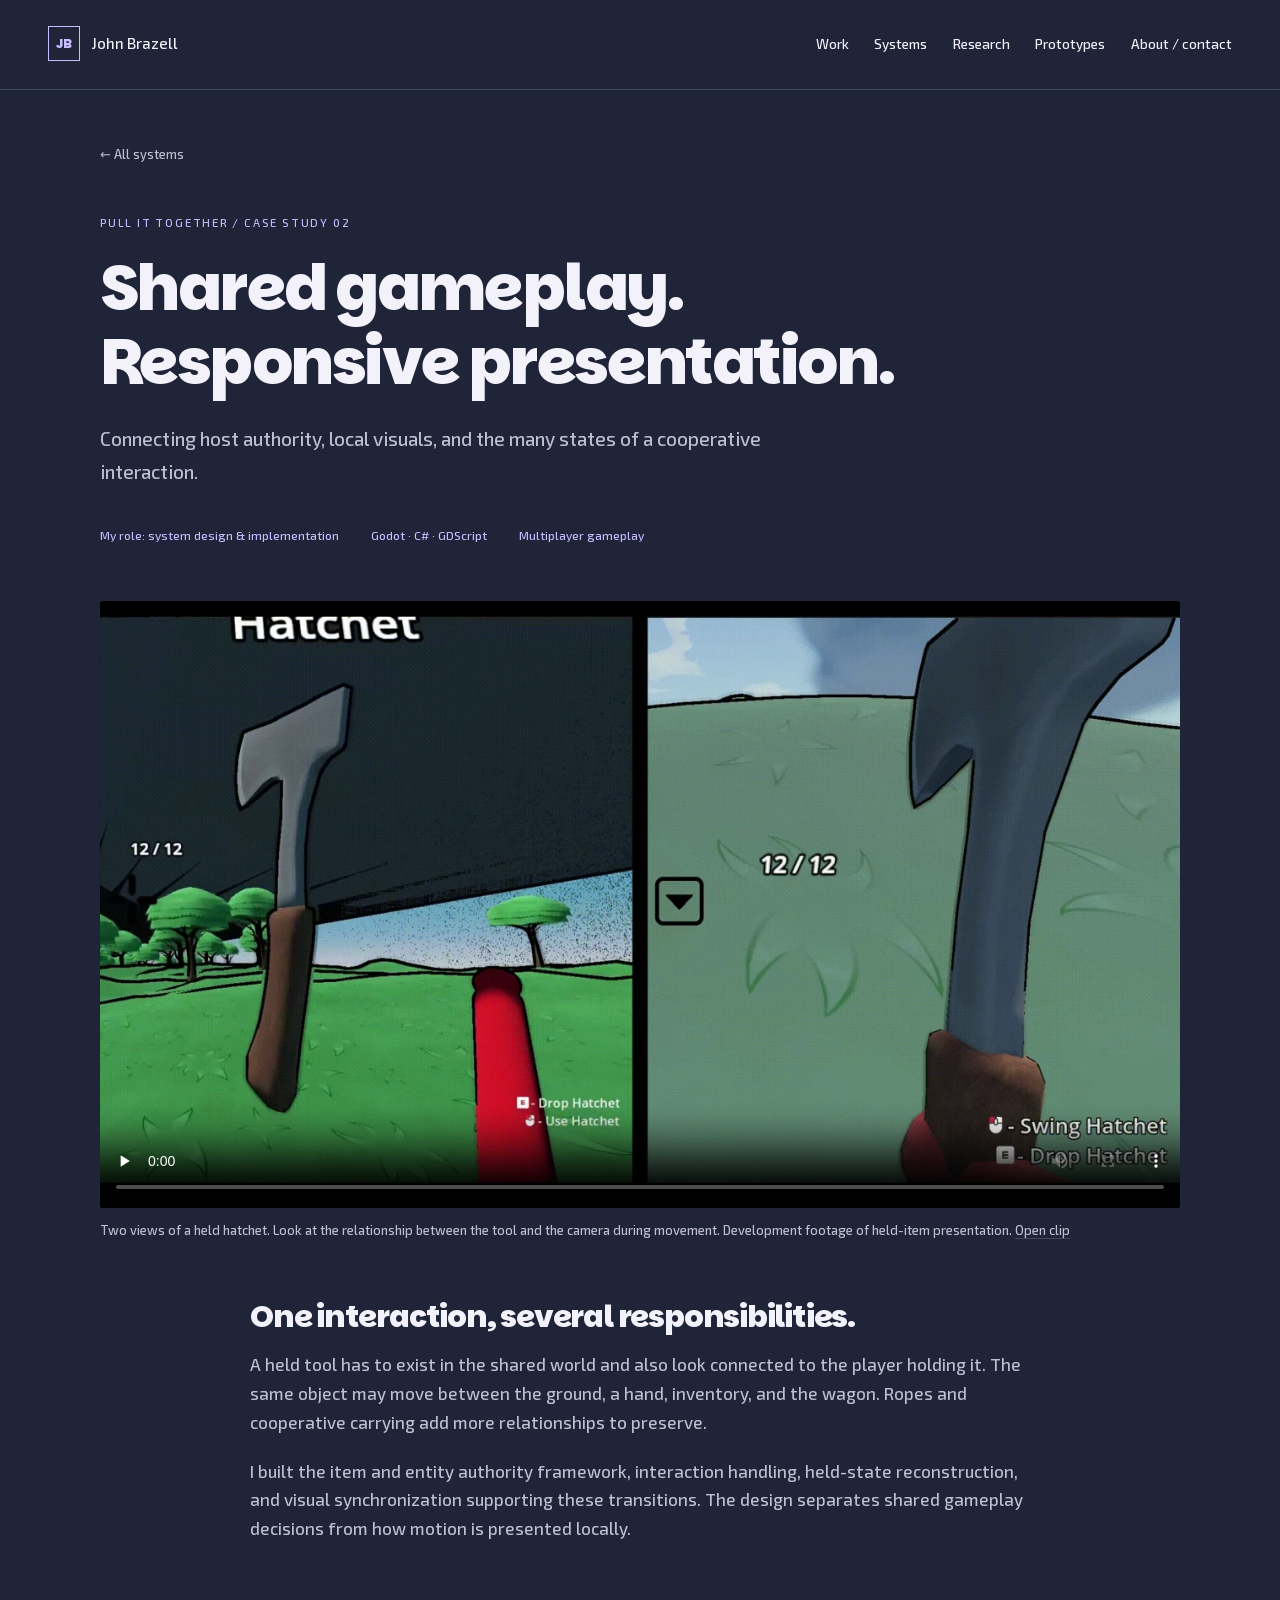
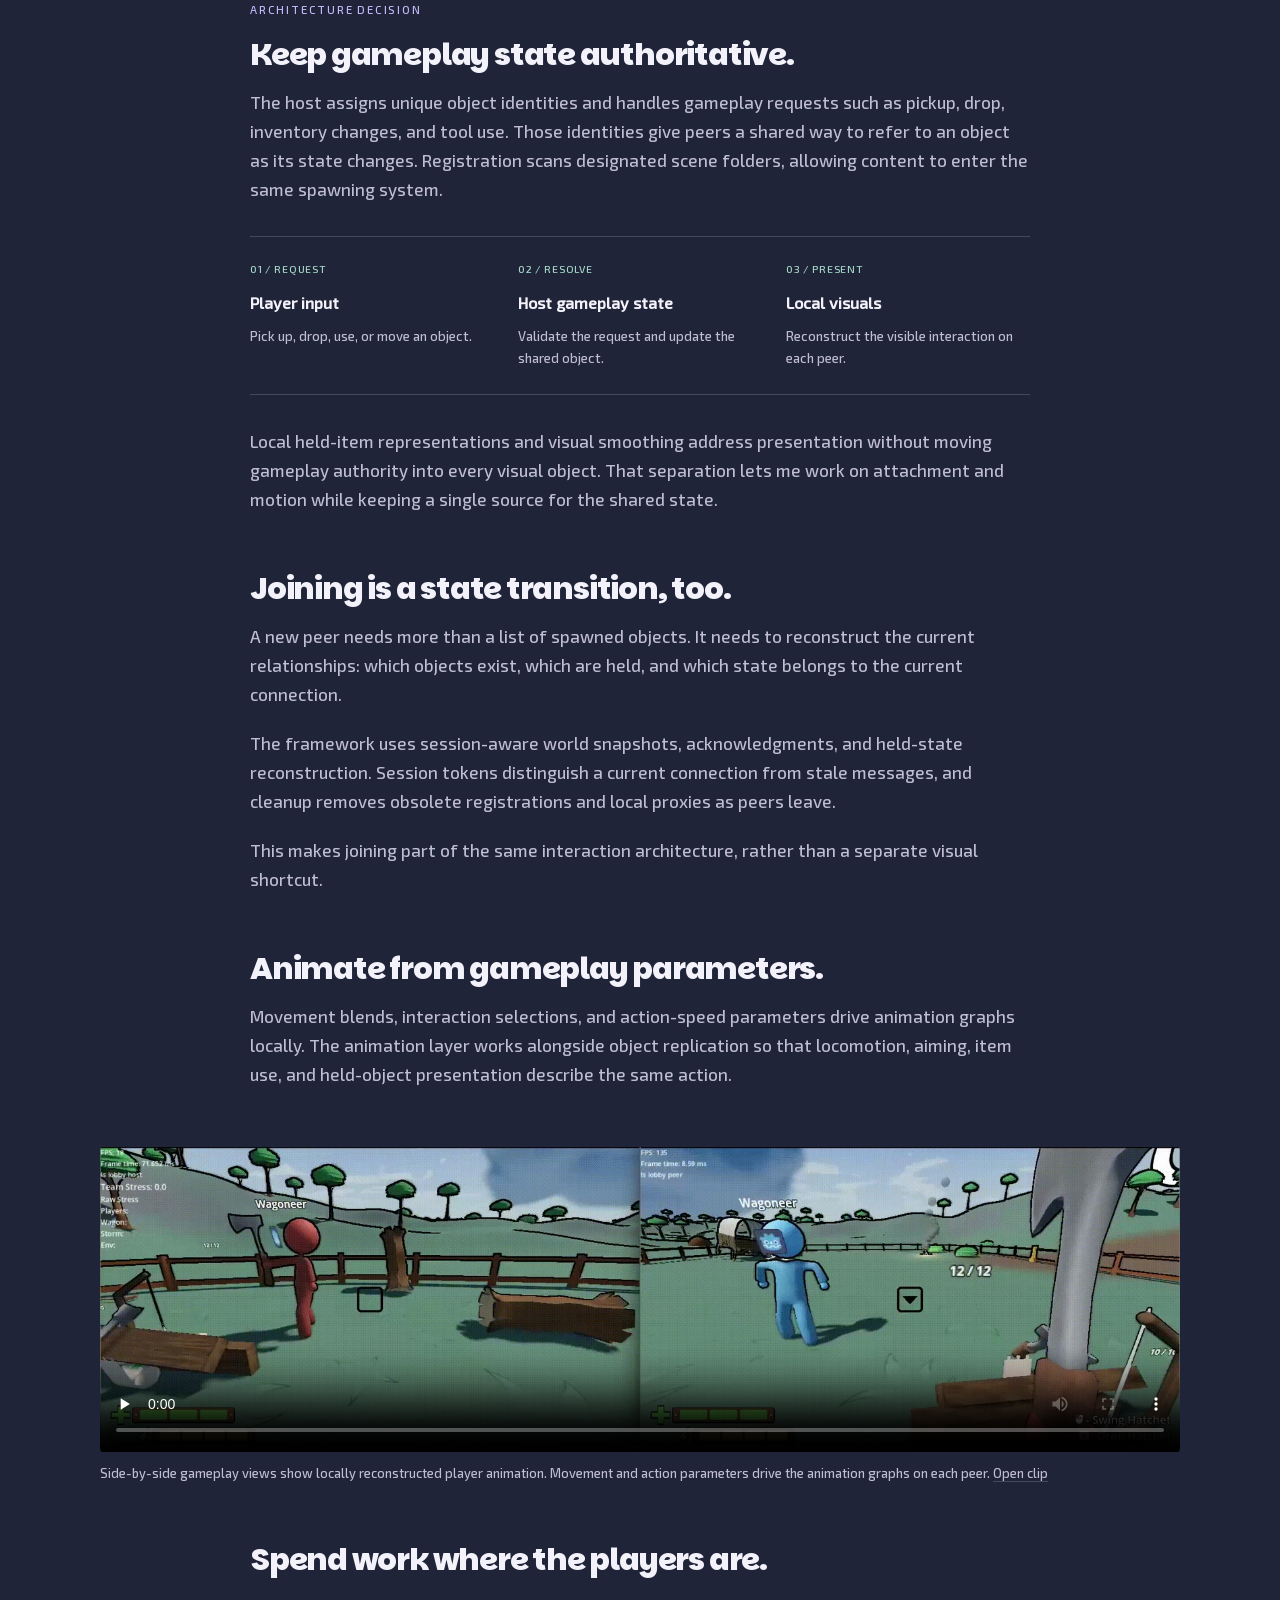
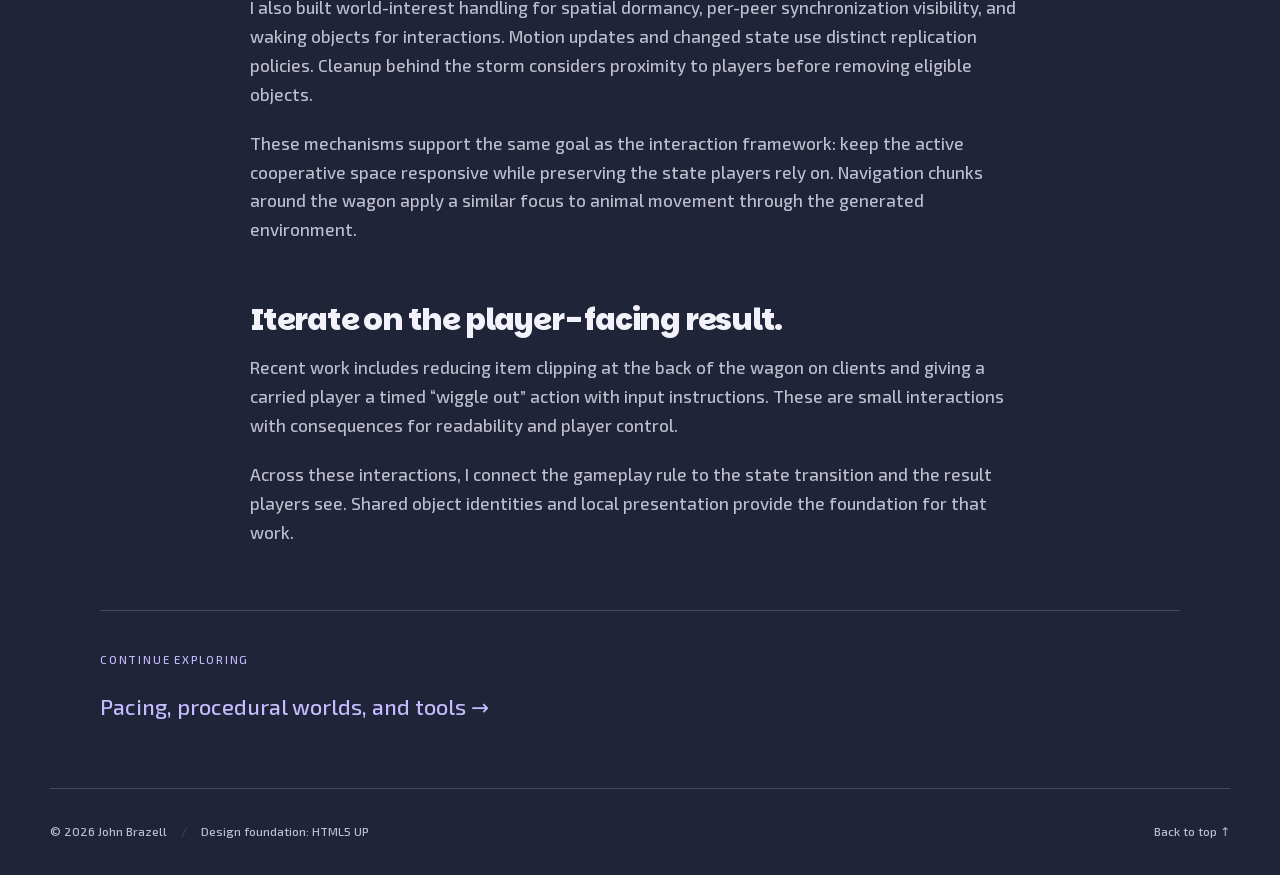
==== case-studies/multiplayer-and-interaction.html @ 9ad01914 "first revamp iteration" ====
<!DOCTYPE html>
<html lang="en">
<head>
  <meta charset="utf-8">
  <meta name="viewport" content="width=device-width, initial-scale=1">
  <title>Multiplayer &amp; Interaction — John Brazell</title>
  <meta name="description" content="How I connect host-authoritative gameplay, held-item visuals, state reconstruction, and animation in Pull It Together.">
  <link rel="canonical" href="https://johnbrazell.github.io/case-studies/multiplayer-and-interaction.html">
  <meta property="og:type" content="article">
  <meta property="og:title" content="Multiplayer &amp; Interaction — John Brazell">
  <meta property="og:description" content="How I connect host-authoritative gameplay, held-item visuals, state reconstruction, and animation in Pull It Together.">
  <meta property="og:url" content="https://johnbrazell.github.io/case-studies/multiplayer-and-interaction.html">
  <meta property="og:image" content="https://johnbrazell.github.io/assets/media/social-preview.jpg">
  <meta property="og:image:alt" content="Cooperative wagon traversal in Pull It Together">
  <meta name="twitter:card" content="summary_large_image">
  <link rel="stylesheet" href="../assets/css/main.css">
  <link rel="stylesheet" href="../assets/css/custom.css">
  <script src="../assets/js/portfolio.js" defer></script>
</head>
<body>
  <!-- Based on Forty by HTML5 UP, html5up.net. CC BY 3.0; attribution retained below. -->
  <a class="skip-link" href="#main">Skip to content</a>
  <header class="site-header">
    <a class="wordmark" href="../index.html"><span class="monogram" aria-hidden="true">JB</span><span>John Brazell</span></a>
    <nav aria-label="Main navigation" id="main-nav"><a href="../index.html#work">Work</a><a href="../index.html#systems">Systems</a><a href="../index.html#research">Research</a><a href="../index.html#prototypes">Prototypes</a><a href="../index.html#about">About / contact</a></nav>
  </header>
  <main id="main">
<article class="case-study shell">
  <header class="case-header" id="hero"><a class="back-link" href="../index.html#systems">← All systems</a><p class="eyebrow">Pull It Together / Case study 02</p><h1>Shared gameplay.<br>Responsive presentation.</h1><p class="case-deck">Connecting host authority, local visuals, and the many states of a cooperative interaction.</p><div class="case-meta"><span>My role: system design &amp; implementation</span><span>Godot · C# · GDScript</span><span>Multiplayer gameplay</span></div></header>
  <figure class="media-figure wide">
      <video controls playsinline preload="none" poster="../assets/media/held-items.webp" width="1280" height="720" aria-label="Held-item presentation comparison">
        <source src="../assets/media/held-items.webm" type="video/webm">
        <source src="../assets/media/held-items.mp4" type="video/mp4">
        <a href="../assets/media/held-items.mp4">Watch Held-item presentation comparison</a>
      </video>
      <figcaption>Two views of a held hatchet. Look at the relationship between the tool and the camera during movement. Development footage of held-item presentation. <a href="../assets/media/held-items.mp4">Open clip</a></figcaption>
    </figure>
  <section class="prose-section"><h2>One interaction, several responsibilities.</h2><p>A held tool has to exist in the shared world and also look connected to the player holding it. The same object may move between the ground, a hand, inventory, and the wagon. Ropes and cooperative carrying add more relationships to preserve.</p><p>I built the item and entity authority framework, interaction handling, held-state reconstruction, and visual synchronization supporting these transitions. The design separates shared gameplay decisions from how motion is presented locally.</p></section>
  <section class="prose-section"><p class="eyebrow">Architecture decision</p><h2>Keep gameplay state authoritative.</h2><p>The host assigns unique object identities and handles gameplay requests such as pickup, drop, inventory changes, and tool use. Those identities give peers a shared way to refer to an object as its state changes. Registration scans designated scene folders, allowing content to enter the same spawning system.</p><div class="system-flow" role="group" aria-label="Interaction responsibilities"><div><span>01 / Request</span><strong>Player input</strong><p>Pick up, drop, use, or move an object.</p></div><div><span>02 / Resolve</span><strong>Host gameplay state</strong><p>Validate the request and update the shared object.</p></div><div><span>03 / Present</span><strong>Local visuals</strong><p>Reconstruct the visible interaction on each peer.</p></div></div><p>Local held-item representations and visual smoothing address presentation without moving gameplay authority into every visual object. That separation lets me work on attachment and motion while keeping a single source for the shared state.</p></section>
  <section class="prose-section"><h2>Joining is a state transition, too.</h2><p>A new peer needs more than a list of spawned objects. It needs to reconstruct the current relationships: which objects exist, which are held, and which state belongs to the current connection.</p><p>The framework uses session-aware world snapshots, acknowledgments, and held-state reconstruction. Session tokens distinguish a current connection from stale messages, and cleanup removes obsolete registrations and local proxies as peers leave.</p><p>This makes joining part of the same interaction architecture, rather than a separate visual shortcut.</p></section>
  <section class="prose-section" id="animation"><h2>Animate from gameplay parameters.</h2><p>Movement blends, interaction selections, and action-speed parameters drive animation graphs locally. The animation layer works alongside object replication so that locomotion, aiming, item use, and held-object presentation describe the same action.</p></section>
  <figure class="media-figure strip">
      <video controls playsinline preload="none" poster="../assets/media/animation.webp" width="1600" height="452" aria-label="Networked player animation demonstration">
        <source src="../assets/media/animation.webm" type="video/webm">
        <source src="../assets/media/animation.mp4" type="video/mp4">
        <a href="../assets/media/animation.mp4">Watch Networked player animation demonstration</a>
      </video>
      <figcaption>Side-by-side gameplay views show locally reconstructed player animation. Movement and action parameters drive the animation graphs on each peer. <a href="../assets/media/animation.mp4">Open clip</a></figcaption>
    </figure>
  <section class="prose-section"><h2>Spend work where the players are.</h2><p>I also built world-interest handling for spatial dormancy, per-peer synchronization visibility, and waking objects for interactions. Motion updates and changed state use distinct replication policies. Cleanup behind the storm considers proximity to players before removing eligible objects.</p><p>These mechanisms support the same goal as the interaction framework: keep the active cooperative space responsive while preserving the state players rely on. Navigation chunks around the wagon apply a similar focus to animal movement through the generated environment.</p></section>
  <section class="prose-section"><h2>Iterate on the player-facing result.</h2><p>Recent work includes reducing item clipping at the back of the wagon on clients and giving a carried player a timed “wiggle out” action with input instructions. These are small interactions with consequences for readability and player control.</p><p>Across these interactions, I connect the gameplay rule to the state transition and the result players see. Shared object identities and local presentation provide the foundation for that work.</p></section>
  <div class="case-end"><p class="eyebrow">Continue exploring</p><a href="pacing-and-world-generation.html">Pacing, procedural worlds, and tools <span aria-hidden="true">→</span></a></div>
</article></main>
  <footer class="site-footer shell">
    <p>© 2026 John Brazell <span class="footer-separator">/</span> <a href="https://html5up.net">Design foundation: HTML5 UP</a></p>
    <a href="#hero">Back to top <span aria-hidden="true">↑</span></a>
  </footer>
</body>
</html>
---- assets/css/main.css ----
@import url(fontawesome-all.min.css);
@import url("https://fonts.googleapis.com/css?family=Source+Sans+Pro:300,300italic,600,600italic");

/*
	Forty by HTML5 UP
	html5up.net | @ajlkn
	Free for personal and commercial use under the CCA 3.0 license (html5up.net/license)
*/

html, body, div, span, applet, object,
iframe, h1, h2, h3, h4, h5, h6, p, blockquote,
pre, a, abbr, acronym, address, big, cite,
code, del, dfn, em, img, ins, kbd, q, s, samp,
small, strike, strong, sub, sup, tt, var, b,
u, i, center, dl, dt, dd, ol, ul, li, fieldset,
form, label, legend, table, caption, tbody,
tfoot, thead, tr, th, td, article, aside,
canvas, details, embed, figure, figcaption,
footer, header, hgroup, menu, nav, output, ruby,
section, summary, time, mark, audio, video {
	margin: 0;
	padding: 0;
	border: 0;
	font-size: 100%;
	font: inherit;
	vertical-align: baseline;}

article, aside, details, figcaption, figure,
footer, header, hgroup, menu, nav, section {
	display: block;}

body {
	line-height: 1;
}

ol, ul {
	list-style: none;
}

blockquote, q {
	quotes: none;
}

	blockquote:before, blockquote:after, q:before, q:after {
		content: '';
		content: none;
	}

table {
	border-collapse: collapse;
	border-spacing: 0;
}

body {
	-webkit-text-size-adjust: none;
}

mark {
	background-color: transparent;
	color: inherit;
}

input::-moz-focus-inner {
	border: 0;
	padding: 0;
}

input, select, textarea {
	-moz-appearance: none;
	-webkit-appearance: none;
	-ms-appearance: none;
	appearance: none;
}

/* Basic */

	@-ms-viewport {
		width: device-width;
	}

	body {
		-ms-overflow-style: scrollbar;
	}

	@media screen and (max-width: 480px) {

		html, body {
			min-width: 320px;
		}

	}

	html {
		box-sizing: border-box;
	}

	*, *:before, *:after {
		box-sizing: inherit;
	}

	body {
		background: #242943;
	}

		body.is-preload *, body.is-preload *:before, body.is-preload *:after {
			-moz-animation: none !important;
			-webkit-animation: none !important;
			-ms-animation: none !important;
			animation: none !important;
			-moz-transition: none !important;
			-webkit-transition: none !important;
			-ms-transition: none !important;
			transition: none !important;
		}

/* Type */

	body, input, select, textarea {
		color: #ffffff;
		font-family: "Source Sans Pro", Helvetica, sans-serif;
		font-size: 17pt;
		font-weight: 300;
		letter-spacing: 0.025em;
		line-height: 1.65;
	}

		@media screen and (max-width: 1680px) {

			body, input, select, textarea {
				font-size: 14pt;
			}

		}

		@media screen and (max-width: 1280px) {

			body, input, select, textarea {
				font-size: 12pt;
			}

		}

		@media screen and (max-width: 360px) {

			body, input, select, textarea {
				font-size: 11pt;
			}

		}

	a {
		-moz-transition: color 0.2s ease-in-out, border-bottom-color 0.2s ease-in-out;
		-webkit-transition: color 0.2s ease-in-out, border-bottom-color 0.2s ease-in-out;
		-ms-transition: color 0.2s ease-in-out, border-bottom-color 0.2s ease-in-out;
		transition: color 0.2s ease-in-out, border-bottom-color 0.2s ease-in-out;
		border-bottom: dotted 1px;
		color: inherit;
		text-decoration: none;
	}

		a:hover {
			border-bottom-color: transparent;
			color: #9bf1ff !important;
		}

		a:active {
			color: #53e3fb !important;
		}

	strong, b {
		color: #ffffff;
		font-weight: 600;
	}

	em, i {
		font-style: italic;
	}

	p {
		margin: 0 0 2em 0;
	}

	h1, h2, h3, h4, h5, h6 {
		color: #ffffff;
		font-weight: 600;
		line-height: 1.65;
		margin: 0 0 1em 0;
	}

		h1 a, h2 a, h3 a, h4 a, h5 a, h6 a {
			color: inherit;
			border-bottom: 0;
		}

	h1 {
		font-size: 2.5em;
	}

	h2 {
		font-size: 1.75em;
	}

	h3 {
		font-size: 1.35em;
	}

	h4 {
		font-size: 1.1em;
	}

	h5 {
		font-size: 0.9em;
	}

	h6 {
		font-size: 0.7em;
	}

	@media screen and (max-width: 736px) {

		h1 {
			font-size: 2em;
		}

		h2 {
			font-size: 1.5em;
		}

		h3 {
			font-size: 1.25em;
		}

	}

	sub {
		font-size: 0.8em;
		position: relative;
		top: 0.5em;
	}

	sup {
		font-size: 0.8em;
		position: relative;
		top: -0.5em;
	}

	blockquote {
		border-left: solid 4px rgba(212, 212, 255, 0.1);
		font-style: italic;
		margin: 0 0 2em 0;
		padding: 0.5em 0 0.5em 2em;
	}

	code {
		background: rgba(212, 212, 255, 0.035);
		font-family: "Courier New", monospace;
		font-size: 0.9em;
		margin: 0 0.25em;
		padding: 0.25em 0.65em;
	}

	pre {
		-webkit-overflow-scrolling: touch;
		font-family: "Courier New", monospace;
		font-size: 0.9em;
		margin: 0 0 2em 0;
	}

		pre code {
			display: block;
			line-height: 1.75;
			padding: 1em 1.5em;
			overflow-x: auto;
		}

	hr {
		border: 0;
		border-bottom: solid 1px rgba(212, 212, 255, 0.1);
		margin: 2em 0;
	}

		hr.major {
			margin: 3em 0;
		}

	.align-left {
		text-align: left;
	}

	.align-center {
		text-align: center;
	}

	.align-right {
		text-align: right;
	}

/* Row */

	.row {
		display: flex;
		flex-wrap: wrap;
		box-sizing: border-box;
		align-items: stretch;
	}

		.row > * {
			box-sizing: border-box;
		}

		.row.gtr-uniform > * > :last-child {
			margin-bottom: 0;
		}

		.row.aln-left {
			justify-content: flex-start;
		}

		.row.aln-center {
			justify-content: center;
		}

		.row.aln-right {
			justify-content: flex-end;
		}

		.row.aln-top {
			align-items: flex-start;
		}

		.row.aln-middle {
			align-items: center;
		}

		.row.aln-bottom {
			align-items: flex-end;
		}

		.row > .imp {
			order: -1;
		}

		.row > .col-1 {
			width: 8.33333%;
		}

		.row > .off-1 {
			margin-left: 8.33333%;
		}

		.row > .col-2 {
			width: 16.66667%;
		}

		.row > .off-2 {
			margin-left: 16.66667%;
		}

		.row > .col-3 {
			width: 25%;
		}

		.row > .off-3 {
			margin-left: 25%;
		}

		.row > .col-4 {
			width: 33.33333%;
		}

		.row > .off-4 {
			margin-left: 33.33333%;
		}

		.row > .col-5 {
			width: 41.66667%;
		}

		.row > .off-5 {
			margin-left: 41.66667%;
		}

		.row > .col-6 {
			width: 50%;
		}

		.row > .off-6 {
			margin-left: 50%;
		}

		.row > .col-7 {
			width: 58.33333%;
		}

		.row > .off-7 {
			margin-left: 58.33333%;
		}

		.row > .col-8 {
			width: 66.66667%;
		}

		.row > .off-8 {
			margin-left: 66.66667%;
		}

		.row > .col-9 {
			width: 75%;
		}

		.row > .off-9 {
			margin-left: 75%;
		}

		.row > .col-10 {
			width: 83.33333%;
		}

		.row > .off-10 {
			margin-left: 83.33333%;
		}

		.row > .col-11 {
			width: 91.66667%;
		}

		.row > .off-11 {
			margin-left: 91.66667%;
		}

		.row > .col-12 {
			width: 100%;
		}

		.row > .off-12 {
			margin-left: 100%;
		}

		.row.gtr-0 {
			margin-top: 0;
			margin-left: 0em;
		}

			.row.gtr-0 > * {
				padding: 0 0 0 0em;
			}

			.row.gtr-0.gtr-uniform {
				margin-top: 0em;
			}

				.row.gtr-0.gtr-uniform > * {
					padding-top: 0em;
				}

		.row.gtr-25 {
			margin-top: 0;
			margin-left: -0.5em;
		}

			.row.gtr-25 > * {
				padding: 0 0 0 0.5em;
			}

			.row.gtr-25.gtr-uniform {
				margin-top: -0.5em;
			}

				.row.gtr-25.gtr-uniform > * {
					padding-top: 0.5em;
				}

		.row.gtr-50 {
			margin-top: 0;
			margin-left: -1em;
		}

			.row.gtr-50 > * {
				padding: 0 0 0 1em;
			}

			.row.gtr-50.gtr-uniform {
				margin-top: -1em;
			}

				.row.gtr-50.gtr-uniform > * {
					padding-top: 1em;
				}

		.row {
			margin-top: 0;
			margin-left: -2em;
		}

			.row > * {
				padding: 0 0 0 2em;
			}

			.row.gtr-uniform {
				margin-top: -2em;
			}

				.row.gtr-uniform > * {
					padding-top: 2em;
				}

		.row.gtr-150 {
			margin-top: 0;
			margin-left: -3em;
		}

			.row.gtr-150 > * {
				padding: 0 0 0 3em;
			}

			.row.gtr-150.gtr-uniform {
				margin-top: -3em;
			}

				.row.gtr-150.gtr-uniform > * {
					padding-top: 3em;
				}

		.row.gtr-200 {
			margin-top: 0;
			margin-left: -4em;
		}

			.row.gtr-200 > * {
				padding: 0 0 0 4em;
			}

			.row.gtr-200.gtr-uniform {
				margin-top: -4em;
			}

				.row.gtr-200.gtr-uniform > * {
					padding-top: 4em;
				}

		@media screen and (max-width: 1680px) {

			.row {
				display: flex;
				flex-wrap: wrap;
				box-sizing: border-box;
				align-items: stretch;
			}

				.row > * {
					box-sizing: border-box;
				}

				.row.gtr-uniform > * > :last-child {
					margin-bottom: 0;
				}

				.row.aln-left {
					justify-content: flex-start;
				}

				.row.aln-center {
					justify-content: center;
				}

				.row.aln-right {
					justify-content: flex-end;
				}

				.row.aln-top {
					align-items: flex-start;
				}

				.row.aln-middle {
					align-items: center;
				}

				.row.aln-bottom {
					align-items: flex-end;
				}

				.row > .imp-xlarge {
					order: -1;
				}

				.row > .col-1-xlarge {
					width: 8.33333%;
				}

				.row > .off-1-xlarge {
					margin-left: 8.33333%;
				}

				.row > .col-2-xlarge {
					width: 16.66667%;
				}

				.row > .off-2-xlarge {
					margin-left: 16.66667%;
				}

				.row > .col-3-xlarge {
					width: 25%;
				}

				.row > .off-3-xlarge {
					margin-left: 25%;
				}

				.row > .col-4-xlarge {
					width: 33.33333%;
				}

				.row > .off-4-xlarge {
					margin-left: 33.33333%;
				}

				.row > .col-5-xlarge {
					width: 41.66667%;
				}

				.row > .off-5-xlarge {
					margin-left: 41.66667%;
				}

				.row > .col-6-xlarge {
					width: 50%;
				}

				.row > .off-6-xlarge {
					margin-left: 50%;
				}

				.row > .col-7-xlarge {
					width: 58.33333%;
				}

				.row > .off-7-xlarge {
					margin-left: 58.33333%;
				}

				.row > .col-8-xlarge {
					width: 66.66667%;
				}

				.row > .off-8-xlarge {
					margin-left: 66.66667%;
				}

				.row > .col-9-xlarge {
					width: 75%;
				}

				.row > .off-9-xlarge {
					margin-left: 75%;
				}

				.row > .col-10-xlarge {
					width: 83.33333%;
				}

				.row > .off-10-xlarge {
					margin-left: 83.33333%;
				}

				.row > .col-11-xlarge {
					width: 91.66667%;
				}

				.row > .off-11-xlarge {
					margin-left: 91.66667%;
				}

				.row > .col-12-xlarge {
					width: 100%;
				}

				.row > .off-12-xlarge {
					margin-left: 100%;
				}

				.row.gtr-0 {
					margin-top: 0;
					margin-left: 0em;
				}

					.row.gtr-0 > * {
						padding: 0 0 0 0em;
					}

					.row.gtr-0.gtr-uniform {
						margin-top: 0em;
					}

						.row.gtr-0.gtr-uniform > * {
							padding-top: 0em;
						}

				.row.gtr-25 {
					margin-top: 0;
					margin-left: -0.5em;
				}

					.row.gtr-25 > * {
						padding: 0 0 0 0.5em;
					}

					.row.gtr-25.gtr-uniform {
						margin-top: -0.5em;
					}

						.row.gtr-25.gtr-uniform > * {
							padding-top: 0.5em;
						}

				.row.gtr-50 {
					margin-top: 0;
					margin-left: -1em;
				}

					.row.gtr-50 > * {
						padding: 0 0 0 1em;
					}

					.row.gtr-50.gtr-uniform {
						margin-top: -1em;
					}

						.row.gtr-50.gtr-uniform > * {
							padding-top: 1em;
						}

				.row {
					margin-top: 0;
					margin-left: -2em;
				}

					.row > * {
						padding: 0 0 0 2em;
					}

					.row.gtr-uniform {
						margin-top: -2em;
					}

						.row.gtr-uniform > * {
							padding-top: 2em;
						}

				.row.gtr-150 {
					margin-top: 0;
					margin-left: -3em;
				}

					.row.gtr-150 > * {
						padding: 0 0 0 3em;
					}

					.row.gtr-150.gtr-uniform {
						margin-top: -3em;
					}

						.row.gtr-150.gtr-uniform > * {
							padding-top: 3em;
						}

				.row.gtr-200 {
					margin-top: 0;
					margin-left: -4em;
				}

					.row.gtr-200 > * {
						padding: 0 0 0 4em;
					}

					.row.gtr-200.gtr-uniform {
						margin-top: -4em;
					}

						.row.gtr-200.gtr-uniform > * {
							padding-top: 4em;
						}

		}

		@media screen and (max-width: 1280px) {

			.row {
				display: flex;
				flex-wrap: wrap;
				box-sizing: border-box;
				align-items: stretch;
			}

				.row > * {
					box-sizing: border-box;
				}

				.row.gtr-uniform > * > :last-child {
					margin-bottom: 0;
				}

				.row.aln-left {
					justify-content: flex-start;
				}

				.row.aln-center {
					justify-content: center;
				}

				.row.aln-right {
					justify-content: flex-end;
				}

				.row.aln-top {
					align-items: flex-start;
				}

				.row.aln-middle {
					align-items: center;
				}

				.row.aln-bottom {
					align-items: flex-end;
				}

				.row > .imp-large {
					order: -1;
				}

				.row > .col-1-large {
					width: 8.33333%;
				}

				.row > .off-1-large {
					margin-left: 8.33333%;
				}

				.row > .col-2-large {
					width: 16.66667%;
				}

				.row > .off-2-large {
					margin-left: 16.66667%;
				}

				.row > .col-3-large {
					width: 25%;
				}

				.row > .off-3-large {
					margin-left: 25%;
				}

				.row > .col-4-large {
					width: 33.33333%;
				}

				.row > .off-4-large {
					margin-left: 33.33333%;
				}

				.row > .col-5-large {
					width: 41.66667%;
				}

				.row > .off-5-large {
					margin-left: 41.66667%;
				}

				.row > .col-6-large {
					width: 50%;
				}

				.row > .off-6-large {
					margin-left: 50%;
				}

				.row > .col-7-large {
					width: 58.33333%;
				}

				.row > .off-7-large {
					margin-left: 58.33333%;
				}

				.row > .col-8-large {
					width: 66.66667%;
				}

				.row > .off-8-large {
					margin-left: 66.66667%;
				}

				.row > .col-9-large {
					width: 75%;
				}

				.row > .off-9-large {
					margin-left: 75%;
				}

				.row > .col-10-large {
					width: 83.33333%;
				}

				.row > .off-10-large {
					margin-left: 83.33333%;
				}

				.row > .col-11-large {
					width: 91.66667%;
				}

				.row > .off-11-large {
					margin-left: 91.66667%;
				}

				.row > .col-12-large {
					width: 100%;
				}

				.row > .off-12-large {
					margin-left: 100%;
				}

				.row.gtr-0 {
					margin-top: 0;
					margin-left: 0em;
				}

					.row.gtr-0 > * {
						padding: 0 0 0 0em;
					}

					.row.gtr-0.gtr-uniform {
						margin-top: 0em;
					}

						.row.gtr-0.gtr-uniform > * {
							padding-top: 0em;
						}

				.row.gtr-25 {
					margin-top: 0;
					margin-left: -0.375em;
				}

					.row.gtr-25 > * {
						padding: 0 0 0 0.375em;
					}

					.row.gtr-25.gtr-uniform {
						margin-top: -0.375em;
					}

						.row.gtr-25.gtr-uniform > * {
							padding-top: 0.375em;
						}

				.row.gtr-50 {
					margin-top: 0;
					margin-left: -0.75em;
				}

					.row.gtr-50 > * {
						padding: 0 0 0 0.75em;
					}

					.row.gtr-50.gtr-uniform {
						margin-top: -0.75em;
					}

						.row.gtr-50.gtr-uniform > * {
							padding-top: 0.75em;
						}

				.row {
					margin-top: 0;
					margin-left: -1.5em;
				}

					.row > * {
						padding: 0 0 0 1.5em;
					}

					.row.gtr-uniform {
						margin-top: -1.5em;
					}

						.row.gtr-uniform > * {
							padding-top: 1.5em;
						}

				.row.gtr-150 {
					margin-top: 0;
					margin-left: -2.25em;
				}

					.row.gtr-150 > * {
						padding: 0 0 0 2.25em;
					}

					.row.gtr-150.gtr-uniform {
						margin-top: -2.25em;
					}

						.row.gtr-150.gtr-uniform > * {
							padding-top: 2.25em;
						}

				.row.gtr-200 {
					margin-top: 0;
					margin-left: -3em;
				}

					.row.gtr-200 > * {
						padding: 0 0 0 3em;
					}

					.row.gtr-200.gtr-uniform {
						margin-top: -3em;
					}

						.row.gtr-200.gtr-uniform > * {
							padding-top: 3em;
						}

		}

		@media screen and (max-width: 980px) {

			.row {
				display: flex;
				flex-wrap: wrap;
				box-sizing: border-box;
				align-items: stretch;
			}

				.row > * {
					box-sizing: border-box;
				}

				.row.gtr-uniform > * > :last-child {
					margin-bottom: 0;
				}

				.row.aln-left {
					justify-content: flex-start;
				}

				.row.aln-center {
					justify-content: center;
				}

				.row.aln-right {
					justify-content: flex-end;
				}

				.row.aln-top {
					align-items: flex-start;
				}

				.row.aln-middle {
					align-items: center;
				}

				.row.aln-bottom {
					align-items: flex-end;
				}

				.row > .imp-medium {
					order: -1;
				}

				.row > .col-1-medium {
					width: 8.33333%;
				}

				.row > .off-1-medium {
					margin-left: 8.33333%;
				}

				.row > .col-2-medium {
					width: 16.66667%;
				}

				.row > .off-2-medium {
					margin-left: 16.66667%;
				}

				.row > .col-3-medium {
					width: 25%;
				}

				.row > .off-3-medium {
					margin-left: 25%;
				}

				.row > .col-4-medium {
					width: 33.33333%;
				}

				.row > .off-4-medium {
					margin-left: 33.33333%;
				}

				.row > .col-5-medium {
					width: 41.66667%;
				}

				.row > .off-5-medium {
					margin-left: 41.66667%;
				}

				.row > .col-6-medium {
					width: 50%;
				}

				.row > .off-6-medium {
					margin-left: 50%;
				}

				.row > .col-7-medium {
					width: 58.33333%;
				}

				.row > .off-7-medium {
					margin-left: 58.33333%;
				}

				.row > .col-8-medium {
					width: 66.66667%;
				}

				.row > .off-8-medium {
					margin-left: 66.66667%;
				}

				.row > .col-9-medium {
					width: 75%;
				}

				.row > .off-9-medium {
					margin-left: 75%;
				}

				.row > .col-10-medium {
					width: 83.33333%;
				}

				.row > .off-10-medium {
					margin-left: 83.33333%;
				}

				.row > .col-11-medium {
					width: 91.66667%;
				}

				.row > .off-11-medium {
					margin-left: 91.66667%;
				}

				.row > .col-12-medium {
					width: 100%;
				}

				.row > .off-12-medium {
					margin-left: 100%;
				}

				.row.gtr-0 {
					margin-top: 0;
					margin-left: 0em;
				}

					.row.gtr-0 > * {
						padding: 0 0 0 0em;
					}

					.row.gtr-0.gtr-uniform {
						margin-top: 0em;
					}

						.row.gtr-0.gtr-uniform > * {
							padding-top: 0em;
						}

				.row.gtr-25 {
					margin-top: 0;
					margin-left: -0.375em;
				}

					.row.gtr-25 > * {
						padding: 0 0 0 0.375em;
					}

					.row.gtr-25.gtr-uniform {
						margin-top: -0.375em;
					}

						.row.gtr-25.gtr-uniform > * {
							padding-top: 0.375em;
						}

				.row.gtr-50 {
					margin-top: 0;
					margin-left: -0.75em;
				}

					.row.gtr-50 > * {
						padding: 0 0 0 0.75em;
					}

					.row.gtr-50.gtr-uniform {
						margin-top: -0.75em;
					}

						.row.gtr-50.gtr-uniform > * {
							padding-top: 0.75em;
						}

				.row {
					margin-top: 0;
					margin-left: -1.5em;
				}

					.row > * {
						padding: 0 0 0 1.5em;
					}

					.row.gtr-uniform {
						margin-top: -1.5em;
					}

						.row.gtr-uniform > * {
							padding-top: 1.5em;
						}

				.row.gtr-150 {
					margin-top: 0;
					margin-left: -2.25em;
				}

					.row.gtr-150 > * {
						padding: 0 0 0 2.25em;
					}

					.row.gtr-150.gtr-uniform {
						margin-top: -2.25em;
					}

						.row.gtr-150.gtr-uniform > * {
							padding-top: 2.25em;
						}

				.row.gtr-200 {
					margin-top: 0;
					margin-left: -3em;
				}

					.row.gtr-200 > * {
						padding: 0 0 0 3em;
					}

					.row.gtr-200.gtr-uniform {
						margin-top: -3em;
					}

						.row.gtr-200.gtr-uniform > * {
							padding-top: 3em;
						}

		}

		@media screen and (max-width: 736px) {

			.row {
				display: flex;
				flex-wrap: wrap;
				box-sizing: border-box;
				align-items: stretch;
			}

				.row > * {
					box-sizing: border-box;
				}

				.row.gtr-uniform > * > :last-child {
					margin-bottom: 0;
				}

				.row.aln-left {
					justify-content: flex-start;
				}

				.row.aln-center {
					justify-content: center;
				}

				.row.aln-right {
					justify-content: flex-end;
				}

				.row.aln-top {
					align-items: flex-start;
				}

				.row.aln-middle {
					align-items: center;
				}

				.row.aln-bottom {
					align-items: flex-end;
				}

				.row > .imp-small {
					order: -1;
				}

				.row > .col-1-small {
					width: 8.33333%;
				}

				.row > .off-1-small {
					margin-left: 8.33333%;
				}

				.row > .col-2-small {
					width: 16.66667%;
				}

				.row > .off-2-small {
					margin-left: 16.66667%;
				}

				.row > .col-3-small {
					width: 25%;
				}

				.row > .off-3-small {
					margin-left: 25%;
				}

				.row > .col-4-small {
					width: 33.33333%;
				}

				.row > .off-4-small {
					margin-left: 33.33333%;
				}

				.row > .col-5-small {
					width: 41.66667%;
				}

				.row > .off-5-small {
					margin-left: 41.66667%;
				}

				.row > .col-6-small {
					width: 50%;
				}

				.row > .off-6-small {
					margin-left: 50%;
				}

				.row > .col-7-small {
					width: 58.33333%;
				}

				.row > .off-7-small {
					margin-left: 58.33333%;
				}

				.row > .col-8-small {
					width: 66.66667%;
				}

				.row > .off-8-small {
					margin-left: 66.66667%;
				}

				.row > .col-9-small {
					width: 75%;
				}

				.row > .off-9-small {
					margin-left: 75%;
				}

				.row > .col-10-small {
					width: 83.33333%;
				}

				.row > .off-10-small {
					margin-left: 83.33333%;
				}

				.row > .col-11-small {
					width: 91.66667%;
				}

				.row > .off-11-small {
					margin-left: 91.66667%;
				}

				.row > .col-12-small {
					width: 100%;
				}

				.row > .off-12-small {
					margin-left: 100%;
				}

				.row.gtr-0 {
					margin-top: 0;
					margin-left: 0em;
				}

					.row.gtr-0 > * {
						padding: 0 0 0 0em;
					}

					.row.gtr-0.gtr-uniform {
						margin-top: 0em;
					}

						.row.gtr-0.gtr-uniform > * {
							padding-top: 0em;
						}

				.row.gtr-25 {
					margin-top: 0;
					margin-left: -0.3125em;
				}

					.row.gtr-25 > * {
						padding: 0 0 0 0.3125em;
					}

					.row.gtr-25.gtr-uniform {
						margin-top: -0.3125em;
					}

						.row.gtr-25.gtr-uniform > * {
							padding-top: 0.3125em;
						}

				.row.gtr-50 {
					margin-top: 0;
					margin-left: -0.625em;
				}

					.row.gtr-50 > * {
						padding: 0 0 0 0.625em;
					}

					.row.gtr-50.gtr-uniform {
						margin-top: -0.625em;
					}

						.row.gtr-50.gtr-uniform > * {
							padding-top: 0.625em;
						}

				.row {
					margin-top: 0;
					margin-left: -1.25em;
				}

					.row > * {
						padding: 0 0 0 1.25em;
					}

					.row.gtr-uniform {
						margin-top: -1.25em;
					}

						.row.gtr-uniform > * {
							padding-top: 1.25em;
						}

				.row.gtr-150 {
					margin-top: 0;
					margin-left: -1.875em;
				}

					.row.gtr-150 > * {
						padding: 0 0 0 1.875em;
					}

					.row.gtr-150.gtr-uniform {
						margin-top: -1.875em;
					}

						.row.gtr-150.gtr-uniform > * {
							padding-top: 1.875em;
						}

				.row.gtr-200 {
					margin-top: 0;
					margin-left: -2.5em;
				}

					.row.gtr-200 > * {
						padding: 0 0 0 2.5em;
					}

					.row.gtr-200.gtr-uniform {
						margin-top: -2.5em;
					}

						.row.gtr-200.gtr-uniform > * {
							padding-top: 2.5em;
						}

		}

		@media screen and (max-width: 480px) {

			.row {
				display: flex;
				flex-wrap: wrap;
				box-sizing: border-box;
				align-items: stretch;
			}

				.row > * {
					box-sizing: border-box;
				}

				.row.gtr-uniform > * > :last-child {
					margin-bottom: 0;
				}

				.row.aln-left {
					justify-content: flex-start;
				}

				.row.aln-center {
					justify-content: center;
				}

				.row.aln-right {
					justify-content: flex-end;
				}

				.row.aln-top {
					align-items: flex-start;
				}

				.row.aln-middle {
					align-items: center;
				}

				.row.aln-bottom {
					align-items: flex-end;
				}

				.row > .imp-xsmall {
					order: -1;
				}

				.row > .col-1-xsmall {
					width: 8.33333%;
				}

				.row > .off-1-xsmall {
					margin-left: 8.33333%;
				}

				.row > .col-2-xsmall {
					width: 16.66667%;
				}

				.row > .off-2-xsmall {
					margin-left: 16.66667%;
				}

				.row > .col-3-xsmall {
					width: 25%;
				}

				.row > .off-3-xsmall {
					margin-left: 25%;
				}

				.row > .col-4-xsmall {
					width: 33.33333%;
				}

				.row > .off-4-xsmall {
					margin-left: 33.33333%;
				}

				.row > .col-5-xsmall {
					width: 41.66667%;
				}

				.row > .off-5-xsmall {
					margin-left: 41.66667%;
				}

				.row > .col-6-xsmall {
					width: 50%;
				}

				.row > .off-6-xsmall {
					margin-left: 50%;
				}

				.row > .col-7-xsmall {
					width: 58.33333%;
				}

				.row > .off-7-xsmall {
					margin-left: 58.33333%;
				}

				.row > .col-8-xsmall {
					width: 66.66667%;
				}

				.row > .off-8-xsmall {
					margin-left: 66.66667%;
				}

				.row > .col-9-xsmall {
					width: 75%;
				}

				.row > .off-9-xsmall {
					margin-left: 75%;
				}

				.row > .col-10-xsmall {
					width: 83.33333%;
				}

				.row > .off-10-xsmall {
					margin-left: 83.33333%;
				}

				.row > .col-11-xsmall {
					width: 91.66667%;
				}

				.row > .off-11-xsmall {
					margin-left: 91.66667%;
				}

				.row > .col-12-xsmall {
					width: 100%;
				}

				.row > .off-12-xsmall {
					margin-left: 100%;
				}

				.row.gtr-0 {
					margin-top: 0;
					margin-left: 0em;
				}

					.row.gtr-0 > * {
						padding: 0 0 0 0em;
					}

					.row.gtr-0.gtr-uniform {
						margin-top: 0em;
					}

						.row.gtr-0.gtr-uniform > * {
							padding-top: 0em;
						}

				.row.gtr-25 {
					margin-top: 0;
					margin-left: -0.3125em;
				}

					.row.gtr-25 > * {
						padding: 0 0 0 0.3125em;
					}

					.row.gtr-25.gtr-uniform {
						margin-top: -0.3125em;
					}

						.row.gtr-25.gtr-uniform > * {
							padding-top: 0.3125em;
						}

				.row.gtr-50 {
					margin-top: 0;
					margin-left: -0.625em;
				}

					.row.gtr-50 > * {
						padding: 0 0 0 0.625em;
					}

					.row.gtr-50.gtr-uniform {
						margin-top: -0.625em;
					}

						.row.gtr-50.gtr-uniform > * {
							padding-top: 0.625em;
						}

				.row {
					margin-top: 0;
					margin-left: -1.25em;
				}

					.row > * {
						padding: 0 0 0 1.25em;
					}

					.row.gtr-uniform {
						margin-top: -1.25em;
					}

						.row.gtr-uniform > * {
							padding-top: 1.25em;
						}

				.row.gtr-150 {
					margin-top: 0;
					margin-left: -1.875em;
				}

					.row.gtr-150 > * {
						padding: 0 0 0 1.875em;
					}

					.row.gtr-150.gtr-uniform {
						margin-top: -1.875em;
					}

						.row.gtr-150.gtr-uniform > * {
							padding-top: 1.875em;
						}

				.row.gtr-200 {
					margin-top: 0;
					margin-left: -2.5em;
				}

					.row.gtr-200 > * {
						padding: 0 0 0 2.5em;
					}

					.row.gtr-200.gtr-uniform {
						margin-top: -2.5em;
					}

						.row.gtr-200.gtr-uniform > * {
							padding-top: 2.5em;
						}

		}

/* Section/Article */

	section.special, article.special {
		text-align: center;
	}

	header.major {
		width: -moz-max-content;
		width: -webkit-max-content;
		width: -ms-max-content;
		width: max-content;
		margin-bottom: 2em;
	}

		header.major > :first-child {
			margin-bottom: 0;
			width: calc(100% + 0.5em);
		}

			header.major > :first-child:after {
				content: '';
				background-color: #ffffff;
				display: block;
				height: 2px;
				margin: 0.325em 0 0.5em 0;
				width: 100%;
			}

		header.major > p {
			font-size: 0.7em;
			font-weight: 600;
			letter-spacing: 0.25em;
			margin-bottom: 0;
			text-transform: uppercase;
		}

		body.is-ie header.major > :first-child:after {
			max-width: 9em;
		}

		body.is-ie header.major > h1:after {
			max-width: 100% !important;
		}

	@media screen and (max-width: 736px) {

		header.major > p br {
			display: none;
		}

	}

/* Form */

	form {
		margin: 0 0 2em 0;
	}

		form > :last-child {
			margin-bottom: 0;
		}

		form > .fields {
			display: -moz-flex;
			display: -webkit-flex;
			display: -ms-flex;
			display: flex;
			-moz-flex-wrap: wrap;
			-webkit-flex-wrap: wrap;
			-ms-flex-wrap: wrap;
			flex-wrap: wrap;
			width: calc(100% + 3em);
			margin: -1.5em 0 2em -1.5em;
		}

			form > .fields > .field {
				-moz-flex-grow: 0;
				-webkit-flex-grow: 0;
				-ms-flex-grow: 0;
				flex-grow: 0;
				-moz-flex-shrink: 0;
				-webkit-flex-shrink: 0;
				-ms-flex-shrink: 0;
				flex-shrink: 0;
				padding: 1.5em 0 0 1.5em;
				width: calc(100% - 1.5em);
			}

				form > .fields > .field.half {
					width: calc(50% - 0.75em);
				}

				form > .fields > .field.third {
					width: calc(100%/3 - 0.5em);
				}

				form > .fields > .field.quarter {
					width: calc(25% - 0.375em);
				}

		@media screen and (max-width: 480px) {

			form > .fields {
				width: calc(100% + 3em);
				margin: -1.5em 0 2em -1.5em;
			}

				form > .fields > .field {
					padding: 1.5em 0 0 1.5em;
					width: calc(100% - 1.5em);
				}

					form > .fields > .field.half {
						width: calc(100% - 1.5em);
					}

					form > .fields > .field.third {
						width: calc(100% - 1.5em);
					}

					form > .fields > .field.quarter {
						width: calc(100% - 1.5em);
					}

		}

	label {
		color: #ffffff;
		display: block;
		font-size: 0.8em;
		font-weight: 600;
		letter-spacing: 0.25em;
		margin: 0 0 1em 0;
		text-transform: uppercase;
	}

	input[type="text"],
	input[type="password"],
	input[type="email"],
	input[type="tel"],
	input[type="search"],
	input[type="url"],
	select,
	textarea {
		-moz-appearance: none;
		-webkit-appearance: none;
		-ms-appearance: none;
		appearance: none;
		background: rgba(212, 212, 255, 0.035);
		border: none;
		border-radius: 0;
		color: inherit;
		display: block;
		outline: 0;
		padding: 0 1em;
		text-decoration: none;
		width: 100%;
	}

		input[type="text"]:invalid,
		input[type="password"]:invalid,
		input[type="email"]:invalid,
		input[type="tel"]:invalid,
		input[type="search"]:invalid,
		input[type="url"]:invalid,
		select:invalid,
		textarea:invalid {
			box-shadow: none;
		}

		input[type="text"]:focus,
		input[type="password"]:focus,
		input[type="email"]:focus,
		input[type="tel"]:focus,
		input[type="search"]:focus,
		input[type="url"]:focus,
		select:focus,
		textarea:focus {
			border-color: #9bf1ff;
			box-shadow: 0 0 0 2px #9bf1ff;
		}

	select {
		background-image: url("data:image/svg+xml;charset=utf8,%3Csvg xmlns='http://www.w3.org/2000/svg' width='40' height='40' preserveAspectRatio='none' viewBox='0 0 40 40'%3E%3Cpath d='M9.4,12.3l10.4,10.4l10.4-10.4c0.2-0.2,0.5-0.4,0.9-0.4c0.3,0,0.6,0.1,0.9,0.4l3.3,3.3c0.2,0.2,0.4,0.5,0.4,0.9 c0,0.4-0.1,0.6-0.4,0.9L20.7,31.9c-0.2,0.2-0.5,0.4-0.9,0.4c-0.3,0-0.6-0.1-0.9-0.4L4.3,17.3c-0.2-0.2-0.4-0.5-0.4-0.9 c0-0.4,0.1-0.6,0.4-0.9l3.3-3.3c0.2-0.2,0.5-0.4,0.9-0.4S9.1,12.1,9.4,12.3z' fill='rgba(212, 212, 255, 0.1)' /%3E%3C/svg%3E");
		background-size: 1.25rem;
		background-repeat: no-repeat;
		background-position: calc(100% - 1rem) center;
		height: 2.75em;
		padding-right: 2.75em;
		text-overflow: ellipsis;
	}

		select option {
			color: #ffffff;
			background: #242943;
		}

		select:focus::-ms-value {
			background-color: transparent;
		}

		select::-ms-expand {
			display: none;
		}

	input[type="text"],
	input[type="password"],
	input[type="email"],
	input[type="tel"],
	input[type="search"],
	input[type="url"],
	select {
		height: 2.75em;
	}

	textarea {
		padding: 0.75em 1em;
	}

	input[type="checkbox"],
	input[type="radio"] {
		-moz-appearance: none;
		-webkit-appearance: none;
		-ms-appearance: none;
		appearance: none;
		display: block;
		float: left;
		margin-right: -2em;
		opacity: 0;
		width: 1em;
		z-index: -1;
	}

		input[type="checkbox"] + label,
		input[type="radio"] + label {
			text-decoration: none;
			color: #ffffff;
			cursor: pointer;
			display: inline-block;
			font-weight: 300;
			padding-left: 2.65em;
			padding-right: 0.75em;
			position: relative;
		}

			input[type="checkbox"] + label:before,
			input[type="radio"] + label:before {
				-moz-osx-font-smoothing: grayscale;
				-webkit-font-smoothing: antialiased;
				display: inline-block;
				font-style: normal;
				font-variant: normal;
				text-rendering: auto;
				line-height: 1;
				text-transform: none !important;
				font-family: 'Font Awesome 5 Free';
				font-weight: 900;
			}

			input[type="checkbox"] + label:before,
			input[type="radio"] + label:before {
				background: rgba(212, 212, 255, 0.035);
				content: '';
				display: inline-block;
				font-size: 0.8em;
				height: 2.0625em;
				left: 0;
				letter-spacing: 0;
				line-height: 2.0625em;
				position: absolute;
				text-align: center;
				top: 0;
				width: 2.0625em;
			}

		input[type="checkbox"]:checked + label:before,
		input[type="radio"]:checked + label:before {
			background: #ffffff;
			border-color: #9bf1ff;
			content: '\f00c';
			color: #242943;
		}

		input[type="checkbox"]:focus + label:before,
		input[type="radio"]:focus + label:before {
			box-shadow: 0 0 0 2px #9bf1ff;
		}

	input[type="radio"] + label:before {
		border-radius: 100%;
	}

	::-webkit-input-placeholder {
		color: rgba(244, 244, 255, 0.2) !important;
		opacity: 1.0;
	}

	:-moz-placeholder {
		color: rgba(244, 244, 255, 0.2) !important;
		opacity: 1.0;
	}

	::-moz-placeholder {
		color: rgba(244, 244, 255, 0.2) !important;
		opacity: 1.0;
	}

	:-ms-input-placeholder {
		color: rgba(244, 244, 255, 0.2) !important;
		opacity: 1.0;
	}

/* Box */

	.box {
		border: solid 1px rgba(212, 212, 255, 0.1);
		margin-bottom: 2em;
		padding: 1.5em;
	}

		.box > :last-child,
		.box > :last-child > :last-child,
		.box > :last-child > :last-child > :last-child {
			margin-bottom: 0;
		}

		.box.alt {
			border: 0;
			border-radius: 0;
			padding: 0;
		}

/* Icon */

	.icon {
		text-decoration: none;
		border-bottom: none;
		position: relative;
	}

		.icon:before {
			-moz-osx-font-smoothing: grayscale;
			-webkit-font-smoothing: antialiased;
			display: inline-block;
			font-style: normal;
			font-variant: normal;
			text-rendering: auto;
			line-height: 1;
			text-transform: none !important;
			font-family: 'Font Awesome 5 Free';
			font-weight: 400;
		}

		.icon > .label {
			display: none;
		}

		.icon:before {
			line-height: inherit;
		}

		.icon.solid:before {
			font-weight: 900;
		}

		.icon.brands:before {
			font-family: 'Font Awesome 5 Brands';
		}

		.icon.alt:before {
			background-color: #ffffff;
			border-radius: 100%;
			color: #242943;
			display: inline-block;
			height: 2em;
			line-height: 2em;
			text-align: center;
			width: 2em;
		}

	a.icon.alt:before {
		-moz-transition: background-color 0.2s ease-in-out;
		-webkit-transition: background-color 0.2s ease-in-out;
		-ms-transition: background-color 0.2s ease-in-out;
		transition: background-color 0.2s ease-in-out;
	}

	a.icon.alt:hover:before {
		background-color: #6fc3df;
	}

	a.icon.alt:active:before {
		background-color: #37a6cb;
	}

/* Image */

	.image {
		border: 0;
		display: inline-block;
		position: relative;
	}

		.image img {
			display: block;
		}

		.image.left, .image.right {
			max-width: 30%;
		}

			.image.left img, .image.right img {
				width: 100%;
			}

		.image.left {
			float: left;
			margin: 0 1.5em 1.25em 0;
			top: 0.25em;
		}

		.image.right {
			float: right;
			margin: 0 0 1.25em 1.5em;
			top: 0.25em;
		}

		.image.fit {
			display: block;
			margin: 0 0 2em 0;
			width: 100%;
		}

			.image.fit img {
				width: 100%;
			}

		.image.main {
			display: block;
			margin: 2.5em 0;
			width: 100%;
		}

			.image.main img {
				width: 100%;
			}

			@media screen and (max-width: 736px) {

				.image.main {
					margin: 1.5em 0;
				}

			}

/* List */

	ol {
		list-style: decimal;
		margin: 0 0 2em 0;
		padding-left: 1.25em;
	}

		ol li {
			padding-left: 0.25em;
		}

	ul {
		list-style: disc;
		margin: 0 0 2em 0;
		padding-left: 1em;
	}

		ul li {
			padding-left: 0.5em;
		}

		ul.alt {
			list-style: none;
			padding-left: 0;
		}

			ul.alt li {
				border-top: solid 1px rgba(212, 212, 255, 0.1);
				padding: 0.5em 0;
			}

				ul.alt li:first-child {
					border-top: 0;
					padding-top: 0;
				}

	dl {
		margin: 0 0 2em 0;
	}

		dl dt {
			display: block;
			font-weight: 600;
			margin: 0 0 1em 0;
		}

		dl dd {
			margin-left: 2em;
		}

/* Actions */

	ul.actions {
		display: -moz-flex;
		display: -webkit-flex;
		display: -ms-flex;
		display: flex;
		cursor: default;
		list-style: none;
		margin-left: -1em;
		padding-left: 0;
	}

		ul.actions li {
			padding: 0 0 0 1em;
			vertical-align: middle;
		}

		ul.actions.special {
			-moz-justify-content: center;
			-webkit-justify-content: center;
			-ms-justify-content: center;
			justify-content: center;
			width: 100%;
			margin-left: 0;
		}

			ul.actions.special li:first-child {
				padding-left: 0;
			}

		ul.actions.stacked {
			-moz-flex-direction: column;
			-webkit-flex-direction: column;
			-ms-flex-direction: column;
			flex-direction: column;
			margin-left: 0;
		}

			ul.actions.stacked li {
				padding: 1.3em 0 0 0;
			}

				ul.actions.stacked li:first-child {
					padding-top: 0;
				}

		ul.actions.fit {
			width: calc(100% + 1em);
		}

			ul.actions.fit li {
				-moz-flex-grow: 1;
				-webkit-flex-grow: 1;
				-ms-flex-grow: 1;
				flex-grow: 1;
				-moz-flex-shrink: 1;
				-webkit-flex-shrink: 1;
				-ms-flex-shrink: 1;
				flex-shrink: 1;
				width: 100%;
			}

				ul.actions.fit li > * {
					width: 100%;
				}

			ul.actions.fit.stacked {
				width: 100%;
			}

/* Icons */

	ul.icons {
		cursor: default;
		list-style: none;
		padding-left: 0;
	}

		ul.icons li {
			display: inline-block;
			padding: 0 1em 0 0;
		}

			ul.icons li:last-child {
				padding-right: 0;
			}

		@media screen and (max-width: 736px) {

			ul.icons li {
				padding: 0 0.75em 0 0;
			}

		}

/* Pagination */

	ul.pagination {
		cursor: default;
		list-style: none;
		padding-left: 0;
	}

		ul.pagination li {
			display: inline-block;
			padding-left: 0;
			vertical-align: middle;
		}

			ul.pagination li > .page {
				-moz-transition: background-color 0.2s ease-in-out, color 0.2s ease-in-out;
				-webkit-transition: background-color 0.2s ease-in-out, color 0.2s ease-in-out;
				-ms-transition: background-color 0.2s ease-in-out, color 0.2s ease-in-out;
				transition: background-color 0.2s ease-in-out, color 0.2s ease-in-out;
				border-bottom: 0;
				display: inline-block;
				font-size: 0.8em;
				font-weight: 600;
				height: 1.5em;
				line-height: 1.5em;
				margin: 0 0.125em;
				min-width: 1.5em;
				padding: 0 0.5em;
				text-align: center;
			}

				ul.pagination li > .page.active {
					background-color: #ffffff;
					color: #242943;
				}

					ul.pagination li > .page.active:hover {
						background-color: #9bf1ff;
						color: #242943 !important;
					}

					ul.pagination li > .page.active:active {
						background-color: #53e3fb;
					}

			ul.pagination li:first-child {
				padding-right: 0.75em;
			}

			ul.pagination li:last-child {
				padding-left: 0.75em;
			}

		@media screen and (max-width: 480px) {

			ul.pagination li:nth-child(n+2):nth-last-child(n+2) {
				display: none;
			}

			ul.pagination li:first-child {
				padding-right: 0;
			}

		}

/* Table */

	.table-wrapper {
		-webkit-overflow-scrolling: touch;
		overflow-x: auto;
	}

	table {
		margin: 0 0 2em 0;
		width: 100%;
	}

		table tbody tr {
			border: solid 1px rgba(212, 212, 255, 0.1);
			border-left: 0;
			border-right: 0;
		}

			table tbody tr:nth-child(2n + 1) {
				background-color: rgba(212, 212, 255, 0.035);
			}

		table td {
			padding: 0.75em 0.75em;
		}

		table th {
			color: #ffffff;
			font-size: 0.9em;
			font-weight: 600;
			padding: 0 0.75em 0.75em 0.75em;
			text-align: left;
		}

		table thead {
			border-bottom: solid 2px rgba(212, 212, 255, 0.1);
		}

		table tfoot {
			border-top: solid 2px rgba(212, 212, 255, 0.1);
		}

		table.alt {
			border-collapse: separate;
		}

			table.alt tbody tr td {
				border: solid 1px rgba(212, 212, 255, 0.1);
				border-left-width: 0;
				border-top-width: 0;
			}

				table.alt tbody tr td:first-child {
					border-left-width: 1px;
				}

			table.alt tbody tr:first-child td {
				border-top-width: 1px;
			}

			table.alt thead {
				border-bottom: 0;
			}

			table.alt tfoot {
				border-top: 0;
			}

/* Button */

	input[type="submit"],
	input[type="reset"],
	input[type="button"],
	button,
	.button {
		-moz-appearance: none;
		-webkit-appearance: none;
		-ms-appearance: none;
		appearance: none;
		-moz-transition: background-color 0.2s ease-in-out, box-shadow 0.2s ease-in-out, color 0.2s ease-in-out;
		-webkit-transition: background-color 0.2s ease-in-out, box-shadow 0.2s ease-in-out, color 0.2s ease-in-out;
		-ms-transition: background-color 0.2s ease-in-out, box-shadow 0.2s ease-in-out, color 0.2s ease-in-out;
		transition: background-color 0.2s ease-in-out, box-shadow 0.2s ease-in-out, color 0.2s ease-in-out;
		background-color: transparent;
		border: 0;
		border-radius: 0;
		box-shadow: inset 0 0 0 2px #ffffff;
		color: #ffffff;
		cursor: pointer;
		display: inline-block;
		font-size: 0.8em;
		font-weight: 600;
		height: 3.5em;
		letter-spacing: 0.25em;
		line-height: 3.5em;
		padding: 0 1.75em;
		text-align: center;
		text-decoration: none;
		text-transform: uppercase;
		white-space: nowrap;
	}

		input[type="submit"]:hover, input[type="submit"]:active,
		input[type="reset"]:hover,
		input[type="reset"]:active,
		input[type="button"]:hover,
		input[type="button"]:active,
		button:hover,
		button:active,
		.button:hover,
		.button:active {
			box-shadow: inset 0 0 0 2px #9bf1ff;
			color: #9bf1ff;
		}

		input[type="submit"]:active,
		input[type="reset"]:active,
		input[type="button"]:active,
		button:active,
		.button:active {
			background-color: rgba(155, 241, 255, 0.1);
			box-shadow: inset 0 0 0 2px #53e3fb;
			color: #53e3fb;
		}

		input[type="submit"].icon:before,
		input[type="reset"].icon:before,
		input[type="button"].icon:before,
		button.icon:before,
		.button.icon:before {
			margin-right: 0.5em;
		}

		input[type="submit"].fit,
		input[type="reset"].fit,
		input[type="button"].fit,
		button.fit,
		.button.fit {
			width: 100%;
		}

		input[type="submit"].small,
		input[type="reset"].small,
		input[type="button"].small,
		button.small,
		.button.small {
			font-size: 0.6em;
		}

		input[type="submit"].large,
		input[type="reset"].large,
		input[type="button"].large,
		button.large,
		.button.large {
			font-size: 1.25em;
			height: 3em;
			line-height: 3em;
		}

		input[type="submit"].next,
		input[type="reset"].next,
		input[type="button"].next,
		button.next,
		.button.next {
			padding-right: 4.5em;
			position: relative;
		}

			input[type="submit"].next:before, input[type="submit"].next:after,
			input[type="reset"].next:before,
			input[type="reset"].next:after,
			input[type="button"].next:before,
			input[type="button"].next:after,
			button.next:before,
			button.next:after,
			.button.next:before,
			.button.next:after {
				-moz-transition: opacity 0.2s ease-in-out;
				-webkit-transition: opacity 0.2s ease-in-out;
				-ms-transition: opacity 0.2s ease-in-out;
				transition: opacity 0.2s ease-in-out;
				background-position: center right;
				background-repeat: no-repeat;
				background-size: 36px 24px;
				content: '';
				display: block;
				height: 100%;
				position: absolute;
				right: 1.5em;
				top: 0;
				vertical-align: middle;
				width: 36px;
			}

			input[type="submit"].next:before,
			input[type="reset"].next:before,
			input[type="button"].next:before,
			button.next:before,
			.button.next:before {
				background-image: url("data:image/svg+xml;charset=utf8,%3Csvg xmlns='http://www.w3.org/2000/svg' xmlns:xlink='http://www.w3.org/1999/xlink' width='36px' height='24px' viewBox='0 0 36 24' zoomAndPan='disable'%3E%3Cstyle%3Eline %7B stroke: %23ffffff%3B stroke-width: 2px%3B %7D%3C/style%3E%3Cline x1='0' y1='12' x2='34' y2='12' /%3E%3Cline x1='25' y1='4' x2='34' y2='12.5' /%3E%3Cline x1='25' y1='20' x2='34' y2='11.5' /%3E%3C/svg%3E");
			}

			input[type="submit"].next:after,
			input[type="reset"].next:after,
			input[type="button"].next:after,
			button.next:after,
			.button.next:after {
				background-image: url("data:image/svg+xml;charset=utf8,%3Csvg xmlns='http://www.w3.org/2000/svg' xmlns:xlink='http://www.w3.org/1999/xlink' width='36px' height='24px' viewBox='0 0 36 24' zoomAndPan='disable'%3E%3Cstyle%3Eline %7B stroke: %239bf1ff%3B stroke-width: 2px%3B %7D%3C/style%3E%3Cline x1='0' y1='12' x2='34' y2='12' /%3E%3Cline x1='25' y1='4' x2='34' y2='12.5' /%3E%3Cline x1='25' y1='20' x2='34' y2='11.5' /%3E%3C/svg%3E");
				opacity: 0;
				z-index: 1;
			}

			input[type="submit"].next:hover:after, input[type="submit"].next:active:after,
			input[type="reset"].next:hover:after,
			input[type="reset"].next:active:after,
			input[type="button"].next:hover:after,
			input[type="button"].next:active:after,
			button.next:hover:after,
			button.next:active:after,
			.button.next:hover:after,
			.button.next:active:after {
				opacity: 1;
			}

			@media screen and (max-width: 1280px) {

				input[type="submit"].next,
				input[type="reset"].next,
				input[type="button"].next,
				button.next,
				.button.next {
					padding-right: 5em;
				}

			}

		input[type="submit"].primary,
		input[type="reset"].primary,
		input[type="button"].primary,
		button.primary,
		.button.primary {
			background-color: #ffffff;
			box-shadow: none;
			color: #242943;
		}

			input[type="submit"].primary:hover, input[type="submit"].primary:active,
			input[type="reset"].primary:hover,
			input[type="reset"].primary:active,
			input[type="button"].primary:hover,
			input[type="button"].primary:active,
			button.primary:hover,
			button.primary:active,
			.button.primary:hover,
			.button.primary:active {
				background-color: #9bf1ff;
				color: #242943 !important;
			}

			input[type="submit"].primary:active,
			input[type="reset"].primary:active,
			input[type="button"].primary:active,
			button.primary:active,
			.button.primary:active {
				background-color: #53e3fb;
			}

		input[type="submit"].disabled, input[type="submit"]:disabled,
		input[type="reset"].disabled,
		input[type="reset"]:disabled,
		input[type="button"].disabled,
		input[type="button"]:disabled,
		button.disabled,
		button:disabled,
		.button.disabled,
		.button:disabled {
			pointer-events: none;
			cursor: default;
			opacity: 0.25;
		}

/* Tiles */

	.tiles {
		display: -moz-flex;
		display: -webkit-flex;
		display: -ms-flex;
		display: flex;
		-moz-flex-wrap: wrap;
		-webkit-flex-wrap: wrap;
		-ms-flex-wrap: wrap;
		flex-wrap: wrap;
		border-top: 0 !important;
	}

		.tiles + * {
			border-top: 0 !important;
		}

		.tiles article {
			-moz-align-items: center;
			-webkit-align-items: center;
			-ms-align-items: center;
			align-items: center;
			display: -moz-flex;
			display: -webkit-flex;
			display: -ms-flex;
			display: flex;
			-moz-transition: -moz-transform 0.25s ease, opacity 0.25s ease, -moz-filter 1s ease, -webkit-filter 1s ease;
			-webkit-transition: -webkit-transform 0.25s ease, opacity 0.25s ease, -webkit-filter 1s ease, -webkit-filter 1s ease;
			-ms-transition: -ms-transform 0.25s ease, opacity 0.25s ease, -ms-filter 1s ease, -webkit-filter 1s ease;
			transition: transform 0.25s ease, opacity 0.25s ease, filter 1s ease, -webkit-filter 1s ease;
			padding: 4em 4em 2em 4em ;
			background-position: center;
			background-repeat: no-repeat;
			background-size: cover;
			cursor: default;
			height: 40vh;
			max-height: 40em;
			min-height: 23em;
			overflow: hidden;
			position: relative;
			width: 40%;
		}

			.tiles article .image {
				display: none;
			}

			.tiles article header {
				position: relative;
				z-index: 3;
			}

			.tiles article h3 {
				font-size: 1.75em;
			}

				.tiles article h3 a:hover {
					color: inherit !important;
				}

			.tiles article .link.primary {
				border: 0;
				height: 100%;
				left: 0;
				position: absolute;
				top: 0;
				width: 100%;
				z-index: 4;
			}

			.tiles article:before {
				-moz-transition: opacity 0.5s ease;
				-webkit-transition: opacity 0.5s ease;
				-ms-transition: opacity 0.5s ease;
				transition: opacity 0.5s ease;
				bottom: 0;
				content: '';
				display: block;
				height: 100%;
				left: 0;
				opacity: 0.85;
				position: absolute;
				width: 100%;
				z-index: 2;
			}

			.tiles article:after {
				background-color: rgba(36, 41, 67, 0.25);
				content: '';
				display: block;
				height: 100%;
				left: 0;
				position: absolute;
				top: 0;
				width: 100%;
				z-index: 1;
			}

			.tiles article:hover:before {
				opacity: 0;
			}

			.tiles article.is-transitioning {
				-moz-transform: scale(0.95);
				-webkit-transform: scale(0.95);
				-ms-transform: scale(0.95);
				transform: scale(0.95);
				-moz-filter: blur(0.5em);
				-webkit-filter: blur(0.5em);
				-ms-filter: blur(0.5em);
				filter: blur(0.5em);
				opacity: 0;
			}

			.tiles article:nth-child(4n - 1), .tiles article:nth-child(4n - 2) {
				width: 60%;
			}

			.tiles article:nth-child(6n - 5):before {
				background-color: #6fc3df;
			}

			.tiles article:nth-child(6n - 4):before {
				background-color: #8d82c4;
			}

			.tiles article:nth-child(6n - 3):before {
				background-color: #ec8d81;
			}

			.tiles article:nth-child(6n - 2):before {
				background-color: #e7b788;
			}

			.tiles article:nth-child(6n - 1):before {
				background-color: #8ea9e8;
			}

			.tiles article:nth-child(6n):before {
				background-color: #87c5a4;
			}

		@media screen and (max-width: 1280px) {

			.tiles article {
				padding: 4em 3em 2em 3em ;
				height: 30vh;
				max-height: 30em;
				min-height: 20em;
			}

		}

		@media screen and (max-width: 980px) {

			.tiles article {
				width: 50% !important;
			}

		}

		@media screen and (max-width: 736px) {

			.tiles article {
				padding: 3em 1.5em 1em 1.5em ;
				height: 16em;
				max-height: none;
				min-height: 0;
			}

				.tiles article h3 {
					font-size: 1.5em;
				}

		}

		@media screen and (max-width: 480px) {

			.tiles {
				display: block;
			}

				.tiles article {
					height: 20em;
					width: 100% !important;
				}

		}

/* Contact Method */

	.contact-method {
		margin: 0 0 2em 0;
		padding-left: 3.25em;
		position: relative;
	}

		.contact-method .icon {
			left: 0;
			position: absolute;
			top: 0;
		}

		.contact-method h3 {
			margin: 0 0 0.5em 0;
		}

/* Spotlights */

	.spotlights {
		border-top: 0 !important;
	}

		.spotlights + * {
			border-top: 0 !important;
		}

		.spotlights > section {
			display: -moz-flex;
			display: -webkit-flex;
			display: -ms-flex;
			display: flex;
			-moz-flex-direction: row;
			-webkit-flex-direction: row;
			-ms-flex-direction: row;
			flex-direction: row;
			background-color: #2e3450;
		}

			.spotlights > section > .image {
				background-position: center center;
				background-size: cover;
				border-radius: 0;
				display: block;
				position: relative;
				width: 30%;
			}

				.spotlights > section > .image img {
					border-radius: 0;
					display: block;
					width: 100%;
				}

				.spotlights > section > .image:before {
					background: rgba(36, 41, 67, 0.9);
					content: '';
					display: block;
					height: 100%;
					left: 0;
					opacity: 0;
					position: absolute;
					top: 0;
					width: 100%;
				}

			.spotlights > section > .content {
				display: -moz-flex;
				display: -webkit-flex;
				display: -ms-flex;
				display: flex;
				-moz-flex-direction: column;
				-webkit-flex-direction: column;
				-ms-flex-direction: column;
				flex-direction: column;
				-moz-justify-content: center;
				-webkit-justify-content: center;
				-ms-justify-content: center;
				justify-content: center;
				-moz-align-items: center;
				-webkit-align-items: center;
				-ms-align-items: center;
				align-items: center;
				padding: 2em 3em 0.1em 3em ;
				width: 70%;
			}

				.spotlights > section > .content > .inner {
					margin: 0 auto;
					max-width: 100%;
					width: 65em;
				}

			.spotlights > section:nth-child(2n) {
				-moz-flex-direction: row-reverse;
				-webkit-flex-direction: row-reverse;
				-ms-flex-direction: row-reverse;
				flex-direction: row-reverse;
				background-color: #333856;
			}

				.spotlights > section:nth-child(2n) > .content {
					-moz-align-items: -moz-flex-end;
					-webkit-align-items: -webkit-flex-end;
					-ms-align-items: -ms-flex-end;
					align-items: flex-end;
				}

		@media screen and (max-width: 1680px) {

			.spotlights > section > .image {
				width: 40%;
			}

			.spotlights > section > .content {
				width: 60%;
			}

		}

		@media screen and (max-width: 1280px) {

			.spotlights > section > .image {
				width: 45%;
			}

			.spotlights > section > .content {
				width: 55%;
			}

		}

		@media screen and (max-width: 980px) {

			.spotlights > section {
				display: block;
			}

				.spotlights > section > .image {
					width: 100%;
				}

				.spotlights > section > .content {
					padding: 4em 3em 2em 3em ;
					width: 100%;
				}

		}

		@media screen and (max-width: 736px) {

			.spotlights > section > .content {
				padding: 3em 1.5em 1em 1.5em ;
			}

		}

/* Header */

	@-moz-keyframes reveal-header {
		0% {
			top: -4em;
			opacity: 0;
		}

		100% {
			top: 0;
			opacity: 1;
		}
	}

	@-webkit-keyframes reveal-header {
		0% {
			top: -4em;
			opacity: 0;
		}

		100% {
			top: 0;
			opacity: 1;
		}
	}

	@-ms-keyframes reveal-header {
		0% {
			top: -4em;
			opacity: 0;
		}

		100% {
			top: 0;
			opacity: 1;
		}
	}

	@keyframes reveal-header {
		0% {
			top: -4em;
			opacity: 0;
		}

		100% {
			top: 0;
			opacity: 1;
		}
	}

	#header {
		display: -moz-flex;
		display: -webkit-flex;
		display: -ms-flex;
		display: flex;
		background-color: #2a2f4a;
		box-shadow: 0 0 0.25em 0 rgba(0, 0, 0, 0.15);
		cursor: default;
		font-weight: 600;
		height: 3.25em;
		left: 0;
		letter-spacing: 0.25em;
		line-height: 3.25em;
		margin: 0;
		position: fixed;
		text-transform: uppercase;
		top: 0;
		width: 100%;
		z-index: 10000;
	}

		#header .logo {
			border: 0;
			display: inline-block;
			font-size: 0.8em;
			height: inherit;
			line-height: inherit;
			padding: 0 1.5em;
		}

			#header .logo strong {
				-moz-transition: background-color 0.2s ease-in-out, color 0.2s ease-in-out;
				-webkit-transition: background-color 0.2s ease-in-out, color 0.2s ease-in-out;
				-ms-transition: background-color 0.2s ease-in-out, color 0.2s ease-in-out;
				transition: background-color 0.2s ease-in-out, color 0.2s ease-in-out;
				background-color: #ffffff;
				color: #242943;
				display: inline-block;
				line-height: 1.65em;
				margin-right: 0.325em;
				padding: 0 0.125em 0 0.375em;
			}

			#header .logo:hover strong {
				background-color: #9bf1ff;
			}

			#header .logo:active strong {
				background-color: #53e3fb;
			}

		#header nav {
			display: -moz-flex;
			display: -webkit-flex;
			display: -ms-flex;
			display: flex;
			-moz-justify-content: -moz-flex-end;
			-webkit-justify-content: -webkit-flex-end;
			-ms-justify-content: -ms-flex-end;
			justify-content: flex-end;
			-moz-flex-grow: 1;
			-webkit-flex-grow: 1;
			-ms-flex-grow: 1;
			flex-grow: 1;
			height: inherit;
			line-height: inherit;
		}

			#header nav a {
				border: 0;
				display: block;
				font-size: 0.8em;
				height: inherit;
				line-height: inherit;
				padding: 0 0.75em;
				position: relative;
				vertical-align: middle;
			}

				#header nav a:last-child {
					padding-right: 1.5em;
				}

				#header nav a[href="#menu"] {
					padding-right: 3.325em !important;
				}

					#header nav a[href="#menu"]:before, #header nav a[href="#menu"]:after {
						background-image: url("data:image/svg+xml;charset=utf8,%3Csvg xmlns='http://www.w3.org/2000/svg' width='24' height='32' viewBox='0 0 24 32' preserveAspectRatio='none'%3E%3Cstyle%3Eline %7B stroke-width: 2px%3B stroke: %23ffffff%3B %7D%3C/style%3E%3Cline x1='0' y1='11' x2='24' y2='11' /%3E%3Cline x1='0' y1='21' x2='24' y2='21' /%3E%3Cline x1='0' y1='16' x2='24' y2='16' /%3E%3C/svg%3E");
						background-position: center;
						background-repeat: no-repeat;
						background-size: 24px 32px;
						content: '';
						display: block;
						height: 100%;
						position: absolute;
						right: 1.5em;
						top: 0;
						vertical-align: middle;
						width: 24px;
					}

					#header nav a[href="#menu"]:after {
						-moz-transition: opacity 0.2s ease-in-out;
						-webkit-transition: opacity 0.2s ease-in-out;
						-ms-transition: opacity 0.2s ease-in-out;
						transition: opacity 0.2s ease-in-out;
						background-image: url("data:image/svg+xml;charset=utf8,%3Csvg xmlns='http://www.w3.org/2000/svg' width='24' height='32' viewBox='0 0 24 32' preserveAspectRatio='none'%3E%3Cstyle%3Eline %7B stroke-width: 2px%3B stroke: %239bf1ff%3B %7D%3C/style%3E%3Cline x1='0' y1='11' x2='24' y2='11' /%3E%3Cline x1='0' y1='21' x2='24' y2='21' /%3E%3Cline x1='0' y1='16' x2='24' y2='16' /%3E%3C/svg%3E");
						opacity: 0;
						z-index: 1;
					}

					#header nav a[href="#menu"]:hover:after, #header nav a[href="#menu"]:active:after {
						opacity: 1;
					}

					#header nav a[href="#menu"]:last-child {
						padding-right: 3.875em !important;
					}

						#header nav a[href="#menu"]:last-child:before, #header nav a[href="#menu"]:last-child:after {
							right: 2em;
						}

		#header.reveal {
			-moz-animation: reveal-header 0.35s ease;
			-webkit-animation: reveal-header 0.35s ease;
			-ms-animation: reveal-header 0.35s ease;
			animation: reveal-header 0.35s ease;
		}

		#header.alt {
			-moz-transition: opacity 2.5s ease;
			-webkit-transition: opacity 2.5s ease;
			-ms-transition: opacity 2.5s ease;
			transition: opacity 2.5s ease;
			-moz-transition-delay: 0.75s;
			-webkit-transition-delay: 0.75s;
			-ms-transition-delay: 0.75s;
			transition-delay: 0.75s;
			-moz-animation: none;
			-webkit-animation: none;
			-ms-animation: none;
			animation: none;
			background-color: transparent;
			box-shadow: none;
			position: absolute;
		}

			#header.alt.style1 .logo strong {
				color: #6fc3df;
			}

			#header.alt.style2 .logo strong {
				color: #8d82c4;
			}

			#header.alt.style3 .logo strong {
				color: #ec8d81;
			}

			#header.alt.style4 .logo strong {
				color: #e7b788;
			}

			#header.alt.style5 .logo strong {
				color: #8ea9e8;
			}

			#header.alt.style6 .logo strong {
				color: #87c5a4;
			}

		body.is-preload #header.alt {
			opacity: 0;
		}

		@media screen and (max-width: 1680px) {

			#header nav a[href="#menu"] {
				padding-right: 3.75em !important;
			}

				#header nav a[href="#menu"]:last-child {
					padding-right: 4.25em !important;
				}

		}

		@media screen and (max-width: 1280px) {

			#header nav a[href="#menu"] {
				padding-right: 4em !important;
			}

				#header nav a[href="#menu"]:last-child {
					padding-right: 4.5em !important;
				}

		}

		@media screen and (max-width: 736px) {

			#header {
				height: 2.75em;
				line-height: 2.75em;
			}

				#header .logo {
					padding: 0 1em;
				}

				#header nav a {
					padding: 0 0.5em;
				}

					#header nav a:last-child {
						padding-right: 1em;
					}

					#header nav a[href="#menu"] {
						padding-right: 3.25em !important;
					}

						#header nav a[href="#menu"]:before, #header nav a[href="#menu"]:after {
							right: 0.75em;
						}

						#header nav a[href="#menu"]:last-child {
							padding-right: 4em !important;
						}

							#header nav a[href="#menu"]:last-child:before, #header nav a[href="#menu"]:last-child:after {
								right: 1.5em;
							}

		}

		@media screen and (max-width: 480px) {

			#header .logo span {
				display: none;
			}

			#header nav a[href="#menu"] {
				overflow: hidden;
				padding-right: 0 !important;
				text-indent: 5em;
				white-space: nowrap;
				width: 5em;
			}

				#header nav a[href="#menu"]:before, #header nav a[href="#menu"]:after {
					right: 0;
					width: inherit;
				}

				#header nav a[href="#menu"]:last-child:before, #header nav a[href="#menu"]:last-child:after {
					width: 4em;
					right: 0;
				}

		}

/* Banner */

	#banner {
		-moz-align-items: center;
		-webkit-align-items: center;
		-ms-align-items: center;
		align-items: center;
		background-image: url("../../images/banner.jpg");
		display: -moz-flex;
		display: -webkit-flex;
		display: -ms-flex;
		display: flex;
		padding: 6em 0 2em 0 ;
		background-attachment: fixed;
		background-position: center;
		background-repeat: no-repeat;
		background-size: cover;
		border-bottom: 0 !important;
		cursor: default;
		height: 60vh;
		margin-bottom: -3.25em;
		max-height: 32em;
		min-height: 22em;
		position: relative;
		top: -3.25em;
	}

		#banner:after {
			-moz-transition: opacity 2.5s ease;
			-webkit-transition: opacity 2.5s ease;
			-ms-transition: opacity 2.5s ease;
			transition: opacity 2.5s ease;
			-moz-transition-delay: 0.75s;
			-webkit-transition-delay: 0.75s;
			-ms-transition-delay: 0.75s;
			transition-delay: 0.75s;
			pointer-events: none;
			background-color: #242943;
			content: '';
			display: block;
			height: 100%;
			left: 0;
			opacity: 0.85;
			position: absolute;
			top: 0;
			width: 100%;
			z-index: 1;
		}

		#banner h1 {
			font-size: 3.25em;
		}

		#banner > .inner {
			-moz-transition: opacity 1.5s ease, -moz-transform 0.5s ease-out, -moz-filter 0.5s ease, -webkit-filter 0.5s ease;
			-webkit-transition: opacity 1.5s ease, -webkit-transform 0.5s ease-out, -webkit-filter 0.5s ease, -webkit-filter 0.5s ease;
			-ms-transition: opacity 1.5s ease, -ms-transform 0.5s ease-out, -ms-filter 0.5s ease, -webkit-filter 0.5s ease;
			transition: opacity 1.5s ease, transform 0.5s ease-out, filter 0.5s ease, -webkit-filter 0.5s ease;
			padding: 0 !important;
			position: relative;
			z-index: 2;
		}

			#banner > .inner .image {
				display: none;
			}

			#banner > .inner header {
				width: auto;
			}

				#banner > .inner header > :first-child {
					width: auto;
				}

					#banner > .inner header > :first-child:after {
						max-width: 100%;
					}

			#banner > .inner .content {
				display: -moz-flex;
				display: -webkit-flex;
				display: -ms-flex;
				display: flex;
				-moz-align-items: center;
				-webkit-align-items: center;
				-ms-align-items: center;
				align-items: center;
				margin: 0 0 2em 0;
			}

				#banner > .inner .content > * {
					margin-right: 1.5em;
					margin-bottom: 0;
				}

				#banner > .inner .content > :last-child {
					margin-right: 0;
				}

				#banner > .inner .content p {
					font-size: 0.7em;
					font-weight: 600;
					letter-spacing: 0.25em;
					text-transform: uppercase;
				}

		#banner.major {
			height: 75vh;
			min-height: 30em;
			max-height: 50em;
		}

			#banner.major.alt {
				opacity: 0.75;
			}

		#banner.style1:after {
			background-color: #6fc3df;
		}

		#banner.style2:after {
			background-color: #8d82c4;
		}

		#banner.style3:after {
			background-color: #ec8d81;
		}

		#banner.style4:after {
			background-color: #e7b788;
		}

		#banner.style5:after {
			background-color: #8ea9e8;
		}

		#banner.style6:after {
			background-color: #87c5a4;
		}

		body.is-preload #banner:after {
			opacity: 1.0;
		}

		body.is-preload #banner > .inner {
			-moz-filter: blur(0.125em);
			-webkit-filter: blur(0.125em);
			-ms-filter: blur(0.125em);
			filter: blur(0.125em);
			-moz-transform: translateX(-0.5em);
			-webkit-transform: translateX(-0.5em);
			-ms-transform: translateX(-0.5em);
			transform: translateX(-0.5em);
			opacity: 0;
		}

		@media screen and (max-width: 1280px) {

			#banner {
				background-attachment: scroll;
			}

		}

		@media screen and (max-width: 736px) {

			#banner {
				padding: 5em 0 1em 0 ;
				height: auto;
				margin-bottom: -2.75em;
				max-height: none;
				min-height: 0;
				top: -2.75em;
			}

				#banner h1 {
					font-size: 2em;
				}

				#banner > .inner .content {
					display: block;
				}

					#banner > .inner .content > * {
						margin-right: 0;
						margin-bottom: 2em;
					}

				#banner.major {
					height: auto;
					min-height: 0;
					max-height: none;
				}

		}

		@media screen and (max-width: 480px) {

			#banner {
				padding: 6em 0 2em 0 ;
			}

				#banner > .inner .content p br {
					display: none;
				}

				#banner.major {
					padding: 8em 0 4em 0 ;
				}

		}

/* Main */

	#main {
		background-color: #2a2f4a;
	}

		#main > * {
			border-top: solid 1px rgba(212, 212, 255, 0.1);
		}

			#main > *:first-child {
				border-top: 0;
			}

			#main > * > .inner {
				padding: 4em 0 2em 0 ;
				margin: 0 auto;
				max-width: 65em;
				width: calc(100% - 6em);
			}

				@media screen and (max-width: 736px) {

					#main > * > .inner {
						padding: 3em 0 1em 0 ;
						width: calc(100% - 3em);
					}

				}

		#main.alt {
			background-color: transparent;
			border-bottom: solid 1px rgba(212, 212, 255, 0.1);
		}

/* Contact */

	#contact {
		border-bottom: solid 1px rgba(212, 212, 255, 0.1);
		overflow-x: hidden;
	}

		#contact > .inner {
			display: -moz-flex;
			display: -webkit-flex;
			display: -ms-flex;
			display: flex;
			padding: 0 !important;
		}

			#contact > .inner > :nth-child(2n - 1) {
				padding: 4em 3em 2em 0 ;
				border-right: solid 1px rgba(212, 212, 255, 0.1);
				width: 60%;
			}

			#contact > .inner > :nth-child(2n) {
				padding-left: 3em;
				width: 40%;
			}

			#contact > .inner > .split {
				padding: 0;
			}

				#contact > .inner > .split > * {
					padding: 3em 0 1em 3em ;
					position: relative;
				}

					#contact > .inner > .split > *:before {
						border-top: solid 1px rgba(212, 212, 255, 0.1);
						content: '';
						display: block;
						margin-left: -3em;
						position: absolute;
						top: 0;
						width: calc(100vw + 3em);
					}

				#contact > .inner > .split > :first-child:before {
					display: none;
				}

		@media screen and (max-width: 980px) {

			#contact > .inner {
				display: block;
			}

				#contact > .inner > :nth-child(2n - 1) {
					padding: 4em 0 2em 0 ;
					border-right: 0;
					width: 100%;
				}

				#contact > .inner > :nth-child(2n) {
					padding-left: 0;
					width: 100%;
				}

				#contact > .inner > .split > * {
					padding: 3em 0 1em 0 ;
				}

				#contact > .inner > .split > :first-child:before {
					display: block;
				}

		}

		@media screen and (max-width: 736px) {

			#contact > .inner > :nth-child(2n - 1) {
				padding: 3em 0 1em 0 ;
			}

		}

/* Footer */

	#footer .copyright {
		font-size: 0.8em;
		list-style: none;
		padding-left: 0;
	}

		#footer .copyright li {
			border-left: solid 1px rgba(212, 212, 255, 0.1);
			color: rgba(244, 244, 255, 0.2);
			display: inline-block;
			line-height: 1;
			margin-left: 1em;
			padding-left: 1em;
		}

			#footer .copyright li:first-child {
				border-left: 0;
				margin-left: 0;
				padding-left: 0;
			}

	@media screen and (max-width: 480px) {

		#footer .copyright li {
			display: block;
			border-left: 0;
			margin-left: 0;
			padding-left: 0;
			line-height: inherit;
		}

	}

/* Wrapper */

	#wrapper {
		-moz-transition: -moz-filter 0.35s ease, -webkit-filter 0.35s ease, opacity 0.375s ease-out;
		-webkit-transition: -webkit-filter 0.35s ease, -webkit-filter 0.35s ease, opacity 0.375s ease-out;
		-ms-transition: -ms-filter 0.35s ease, -webkit-filter 0.35s ease, opacity 0.375s ease-out;
		transition: filter 0.35s ease, -webkit-filter 0.35s ease, opacity 0.375s ease-out;
		padding-top: 3.25em;
	}

		#wrapper.is-transitioning {
			opacity: 0;
		}

		#wrapper > * > .inner {
			padding: 4em 0 2em 0 ;
			margin: 0 auto;
			max-width: 65em;
			width: calc(100% - 6em);
		}

			@media screen and (max-width: 736px) {

				#wrapper > * > .inner {
					padding: 3em 0 1em 0 ;
					width: calc(100% - 3em);
				}

			}

		@media screen and (max-width: 736px) {

			#wrapper {
				padding-top: 2.75em;
			}

		}

/* Menu */

	#menu {
		-moz-transition: -moz-transform 0.35s ease, opacity 0.35s ease, visibility 0.35s;
		-webkit-transition: -webkit-transform 0.35s ease, opacity 0.35s ease, visibility 0.35s;
		-ms-transition: -ms-transform 0.35s ease, opacity 0.35s ease, visibility 0.35s;
		transition: transform 0.35s ease, opacity 0.35s ease, visibility 0.35s;
		-moz-align-items: center;
		-webkit-align-items: center;
		-ms-align-items: center;
		align-items: center;
		display: -moz-flex;
		display: -webkit-flex;
		display: -ms-flex;
		display: flex;
		-moz-justify-content: center;
		-webkit-justify-content: center;
		-ms-justify-content: center;
		justify-content: center;
		pointer-events: none;
		background: rgba(36, 41, 67, 0.9);
		box-shadow: none;
		height: 100%;
		left: 0;
		opacity: 0;
		overflow: hidden;
		padding: 3em 2em;
		position: fixed;
		top: 0;
		visibility: hidden;
		width: 100%;
		z-index: 10002;
	}

		#menu .inner {
			-moz-transition: -moz-transform 0.35s ease-out, opacity 0.35s ease, visibility 0.35s;
			-webkit-transition: -webkit-transform 0.35s ease-out, opacity 0.35s ease, visibility 0.35s;
			-ms-transition: -ms-transform 0.35s ease-out, opacity 0.35s ease, visibility 0.35s;
			transition: transform 0.35s ease-out, opacity 0.35s ease, visibility 0.35s;
			-moz-transform: rotateX(20deg);
			-webkit-transform: rotateX(20deg);
			-ms-transform: rotateX(20deg);
			transform: rotateX(20deg);
			-webkit-overflow-scrolling: touch;
			max-width: 100%;
			max-height: 100vh;
			opacity: 0;
			overflow: auto;
			text-align: center;
			visibility: hidden;
			width: 18em;
		}

			#menu .inner > :first-child {
				margin-top: 2em;
			}

			#menu .inner > :last-child {
				margin-bottom: 3em;
			}

		#menu ul {
			margin: 0 0 1em 0;
		}

			#menu ul.links {
				list-style: none;
				padding: 0;
			}

				#menu ul.links > li {
					padding: 0;
				}

					#menu ul.links > li > a:not(.button) {
						border: 0;
						border-top: solid 1px rgba(212, 212, 255, 0.1);
						display: block;
						font-size: 0.8em;
						font-weight: 600;
						letter-spacing: 0.25em;
						line-height: 4em;
						text-decoration: none;
						text-transform: uppercase;
					}

					#menu ul.links > li > .button {
						display: block;
						margin: 0.5em 0 0 0;
					}

					#menu ul.links > li:first-child > a:not(.button) {
						border-top: 0 !important;
					}

		#menu .close {
			-moz-transition: color 0.2s ease-in-out;
			-webkit-transition: color 0.2s ease-in-out;
			-ms-transition: color 0.2s ease-in-out;
			transition: color 0.2s ease-in-out;
			-webkit-tap-highlight-color: rgba(0, 0, 0, 0);
			border: 0;
			cursor: pointer;
			display: block;
			height: 4em;
			line-height: 4em;
			overflow: hidden;
			padding-right: 1.25em;
			position: absolute;
			right: 0;
			text-align: right;
			text-indent: 8em;
			top: 0;
			vertical-align: middle;
			white-space: nowrap;
			width: 8em;
		}

			#menu .close:before, #menu .close:after {
				-moz-transition: opacity 0.2s ease-in-out;
				-webkit-transition: opacity 0.2s ease-in-out;
				-ms-transition: opacity 0.2s ease-in-out;
				transition: opacity 0.2s ease-in-out;
				background-position: center;
				background-repeat: no-repeat;
				content: '';
				display: block;
				height: 4em;
				position: absolute;
				right: 0;
				top: 0;
				width: 4em;
			}

			#menu .close:before {
				background-image: url("data:image/svg+xml;charset=utf8,%3Csvg xmlns='http://www.w3.org/2000/svg' xmlns:xlink='http://www.w3.org/1999/xlink' width='20px' height='20px' viewBox='0 0 20 20' zoomAndPan='disable'%3E%3Cstyle%3Eline %7B stroke: %23ffffff%3B stroke-width: 2%3B %7D%3C/style%3E%3Cline x1='0' y1='0' x2='20' y2='20' /%3E%3Cline x1='20' y1='0' x2='0' y2='20' /%3E%3C/svg%3E");
			}

			#menu .close:after {
				background-image: url("data:image/svg+xml;charset=utf8,%3Csvg xmlns='http://www.w3.org/2000/svg' xmlns:xlink='http://www.w3.org/1999/xlink' width='20px' height='20px' viewBox='0 0 20 20' zoomAndPan='disable'%3E%3Cstyle%3Eline %7B stroke: %239bf1ff%3B stroke-width: 2%3B %7D%3C/style%3E%3Cline x1='0' y1='0' x2='20' y2='20' /%3E%3Cline x1='20' y1='0' x2='0' y2='20' /%3E%3C/svg%3E");
				opacity: 0;
			}

			#menu .close:hover:after, #menu .close:active:after {
				opacity: 1;
			}

	body.is-ie #menu {
		background: rgba(42, 47, 74, 0.975);
	}

	body.is-menu-visible #wrapper {
		-moz-filter: blur(0.5em);
		-webkit-filter: blur(0.5em);
		-ms-filter: blur(0.5em);
		filter: blur(0.5em);
	}

	body.is-menu-visible #menu {
		pointer-events: auto;
		opacity: 1;
		visibility: visible;
	}

		body.is-menu-visible #menu .inner {
			-moz-transform: none;
			-webkit-transform: none;
			-ms-transform: none;
			transform: none;
			opacity: 1;
			visibility: visible;
		}
---- assets/css/custom.css ----
/* Portfolio presentation built on Forty by HTML5 UP. */
@font-face {
  font-family:Parkinsans;
  src:url('../webfonts/parkinsans-latin-800-normal.ttf') format('truetype');
  font-weight:800;
  font-style:normal;
  font-display:swap;
}

@font-face {
  font-family:Exo2;
  src:url('../webfonts/exo-2-latin-500-normal.ttf') format('truetype');
  font-weight:500;
  font-style:normal;
  font-display:swap;
}

:root {
  --bg:#202439;
  --surface:#282d47;
  --surface-deep:#1a1e30;
  --ink:#f3f1f9;
  --muted:#c0bfd1;
  --accent:#c6bcff;
  --mint:#a9dfce;
  --line:#444963;
  --shell:1180px;
}

html {
  scroll-behavior:smooth;
  scroll-padding-top:2rem;
}

body {
  background:var(--bg);
  color:var(--ink);
  font-family:Exo2,system-ui,sans-serif;
  font-size:17px;
  font-weight:500;
  line-height:1.7;
  letter-spacing:0;
}

*,*::before,*::after {
  box-sizing:border-box;
}

main {
  display:block;
}

#main {
  background:var(--bg);
}

#main>section,#main>article {
  border-top:0;
}

h1,h2,h3,h4 {
  font-family:Parkinsans,system-ui,sans-serif;
  font-weight:800;
  color:var(--ink);
  letter-spacing:-.04em;
  line-height:1.16;
  margin:0 0 1rem;
  text-transform:none;
}

h1 {
  font-size:clamp(3.2rem,5.6vw,5.3rem);
}

h2 {
  font-size:clamp(2rem,3.4vw,3.1rem);
}

h3 {
  font-size:clamp(1.35rem,2.4vw,2rem);
}

p {
  margin:0 0 1.25rem;
}

p:last-child {
  margin-bottom:0;
}

a {
  color:inherit;
  text-decoration:none;
  border-bottom:1px solid transparent;
  transition:color .15s,border-color .15s;
}

a:hover {
  color:var(--mint)!important;
  border-bottom-color:currentColor;
}

a:focus-visible,button:focus-visible,video:focus-visible {
  outline:3px solid var(--mint);
  outline-offset:6px;
}

img,video,iframe {
  display:block;
  max-width:100%;
}

img {
  height:auto;
}

video {
  width:100%;
  height:auto;
  background:#10131f;
  border-radius:3px;
}

figure {
  margin:0;
}

figcaption {
  font-size:.8rem;
  line-height:1.55;
  color:var(--muted);
  padding-top:.8rem;
}

figcaption a {
  border-bottom:1px solid var(--line);
  white-space:nowrap;
}

strong {
  color:var(--ink);
  font-weight:700;
}

span.accent {
  color:var(--accent);
}

.shell {
  width:min(var(--shell),calc(100% - 6rem));
  margin-inline:auto;
}

.section-pad {
  padding-block:6rem;
}

.site-header {
  max-width:1440px;
  margin:auto;
  padding:1.65rem 3rem;
  display:flex;
  justify-content:space-between;
  align-items:center;
  gap:2rem;
  border-bottom:1px solid var(--line);
}

.wordmark {
  display:flex;
  align-items:center;
  gap:.75rem;
  font-size:.95rem;
  white-space:nowrap;
}

.monogram {
  font-family:Parkinsans,sans-serif;
  font-size:.8rem;
  padding:.35rem .45rem;
  border:1px solid var(--accent);
  color:var(--accent);
}

.site-header nav {
  display:flex;
  flex-wrap:wrap;
  gap:.8rem 1.6rem;
  font-size:.85rem;
  align-items:center;
}

.site-header nav a {
  padding:.3rem 0;
}

.skip-link {
  position:fixed;
  left:1rem;
  top:1rem;
  z-index:1000;
  background:var(--ink);
  color:var(--bg);
  padding:.7rem 1rem;
  transform:translateY(-200%);
}

.skip-link:focus {
  transform:translateY(0);
  color:var(--bg)!important;
}

.eyebrow {
  color:var(--accent);
  font-size:.7rem;
  font-weight:500;
  letter-spacing:.16em;
  text-transform:uppercase;
  line-height:1.6;
  margin-bottom:1.15rem;
}

.hero {
  display:grid;
  grid-template-columns:1fr 1.08fr;
  gap:4rem;
  padding-block:5.7rem 5rem;
  align-items:center;
}

.hero h1 {
  margin-bottom:1.2rem;
  white-space:nowrap;
}

.role {
  font-size:clamp(1.25rem,2vw,1.75rem);
  line-height:1.45;
  color:var(--ink);
  margin-bottom:1.4rem;
}

.intro {
  max-width:28rem;
  color:var(--muted);
  font-size:1.05rem;
}

.link-actions {
  display:flex;
  flex-wrap:wrap;
  align-items:center;
  gap:1.6rem;
  margin-top:2rem;
}

.button {
  font-family:Exo2,sans-serif;
  font-size:.8rem;
  letter-spacing:.02em;
  text-transform:none;
  height:auto;
  line-height:1.4;
  padding:.95rem 1.3rem;
  white-space:normal;
  box-shadow:inset 0 0 0 1px var(--line);
}

.button.primary {
  background:var(--accent);
  color:var(--surface-deep)!important;
  box-shadow:none;
}

.button.primary:hover {
  background:var(--mint);
}

.button span {
  padding-left:1rem;
}

.text-link {
  display:inline-block;
  border-bottom:1px solid var(--accent);
  padding-bottom:.25rem;
  font-size:.92rem;
}

.text-link span {
  padding-left:.5rem;
}

.media-overline {
  display:flex;
  justify-content:space-between;
  gap:1rem;
  font-size:.7rem;
  text-transform:uppercase;
  letter-spacing:.1em;
  margin-bottom:.8rem;
  color:var(--muted);
}

.hero-media {
  position:relative;
  min-width:0;
}

.hero-media::before {
  content:'';
  position:absolute;
  inset:2rem -1.1rem 4rem;
  z-index:-1;
  background:linear-gradient(135deg,#7b75b6 0%,#4a6aa8 100%);
  opacity:.45;
  transform:rotate(2deg);
}

.hero-media-links {
  display:flex;
  flex-wrap:wrap;
  gap:1.5rem;
  font-size:.8rem;
  margin-top:1.1rem;
}

.hero-media-links a {
  border-bottom-color:var(--line);
}

.project-band {
  background:var(--surface);
  border-block:1px solid var(--line);
  padding-block:4rem;
}

.section-heading {
  display:flex;
  justify-content:space-between;
  align-items:end;
  gap:3rem;
  margin-bottom:3rem;
}

.section-heading h2 {
  margin-bottom:0;
}

.section-deck {
  max-width:23rem;
  color:var(--muted);
  font-size:.95rem;
}

.game-logo {
  width:210px;
  height:auto;
  max-height:105px;
  object-fit:contain;
}

.project-intro {
  display:grid;
  grid-template-columns:.9fr 1.1fr;
  gap:5rem;
  margin-bottom:2.7rem;
}

.project-intro .lead {
  font-size:1.55rem;
  line-height:1.55;
  color:var(--accent);
}

.project-intro>div {
  color:var(--muted);
}

.project-facts {
  display:grid;
  grid-template-columns:1.2fr 1fr 1.1fr .9fr;
  margin:0;
  border-top:1px solid var(--line);
  padding-top:1.5rem;
  gap:2rem;
}

.project-facts dt {
  font-size:.7rem;
  text-transform:uppercase;
  letter-spacing:.1em;
  color:var(--muted);
  margin-bottom:.6rem;
}

.project-facts dd {
  margin:0;
  font-size:.9rem;
  line-height:1.65;
}

.credit-line {
  font-size:.76rem;
  color:var(--muted);
  margin-top:1.5rem;
}

.feature-row {
  display:grid;
  grid-template-columns:1fr 1.12fr;
  gap:4rem;
  align-items:center;
  padding-block:2.7rem;
  border-top:1px solid var(--line);
}

.feature-row:last-child {
  padding-bottom:0;
}

.feature-image {
  display:block;
  overflow:hidden;
  border:0;
  background:var(--surface-deep);
  border-radius:3px;
}

.feature-image img {
  width:100%;
  aspect-ratio:16/10;
  object-fit:cover;
  transition:transform .2s;
}

.feature-image:hover img {
  transform:scale(1.025);
}

.feature-copy h3 {
  font-size:clamp(1.8rem,3vw,2.65rem);
}

.feature-copy p:not(.eyebrow) {
  color:var(--muted);
}

.mechanism {
  font-size:.78rem;
  line-height:1.7;
}

.feature-row.reverse .feature-image {
  order:2;
}

.feature-row.reverse .feature-copy {
  order:1;
}

.tools-band {
  background:var(--surface-deep);
  border-block:1px solid var(--line);
}

.tools-layout {
  display:grid;
  grid-template-columns:1.05fr 1fr;
  gap:4rem;
  align-items:start;
}

.tool-notes article+article {
  margin-top:1.7rem;
}

.tool-notes h3 {
  font-size:1.25rem;
  margin-bottom:.65rem;
}

.tool-notes p {
  font-size:.93rem;
  color:var(--muted);
}

.tool-notes>a {
  margin-top:1.75rem;
}

.supporting-systems {
  display:grid;
  grid-template-columns:repeat(3,1fr);
  gap:2.5rem;
  margin-top:3.5rem;
  padding-top:2.5rem;
  border-top:1px solid var(--line);
}

.small-index {
  color:var(--mint);
  font-size:.75rem;
  display:block;
  margin-bottom:1rem;
}

.supporting-systems h3 {
  font-size:1.25rem;
}

.supporting-systems p,.supporting-systems a {
  font-size:.88rem;
  color:var(--muted);
}

.publication {
  display:grid;
  grid-template-columns:1fr 2fr;
  gap:3rem;
  border-top:1px solid var(--line);
  padding-block:2rem;
}

.publication h3 {
  font-size:1.5rem;
  letter-spacing:-.02em;
}

.publication-meta {
  font-size:.85rem;
  color:var(--accent);
}

.publication-meta span {
  font-size:.75rem;
  color:var(--muted);
}

.publication p {
  font-size:.95rem;
  color:var(--muted);
}

.publication a {
  font-size:.88rem;
  border-bottom-color:var(--line);
}

.byline {
  font-size:.78rem!important;
  color:var(--muted);
}

.inline-links {
  display:flex;
  flex-wrap:wrap;
  gap:.7rem 1.6rem;
}

.research-direction {
  margin-top:2rem;
  border-left:3px solid var(--accent);
  padding:1.7rem 2rem;
  background:var(--surface);
}

.research-direction h3 {
  font-size:1.5rem;
}

.research-direction p {
  max-width:53rem;
  color:var(--muted);
  font-size:.92rem;
}

.research-direction .eyebrow {
  font-size:.7rem;
  color:var(--accent);
}

.small-note {
  font-size:.8rem!important;
  color:var(--muted);
}

.prototype-band {
  background:var(--surface);
  border-block:1px solid var(--line);
}

.prototype-grid {
  display:grid;
  grid-template-columns:repeat(3,1fr);
  gap:2.5rem;
}

.prototype-grid article {
  display:flex;
  flex-direction:column;
  align-items:start;
  min-width:0;
}

.prototype-image {
  display:block;
  width:100%;
  margin-bottom:1.4rem;
  border:0;
}

.prototype-image img {
  width:100%;
  aspect-ratio:315/250;
  object-fit:cover;
}

.prototype-grid .eyebrow {
  font-size:.64rem;
  margin-bottom:.7rem;
}

.prototype-grid h3 {
  font-size:1.35rem;
}

.prototype-grid p:not(.eyebrow) {
  font-size:.91rem;
  color:var(--muted);
}

.prototype-grid article>a:last-child {
  margin-top:auto;
  font-size:.85rem;
  border-bottom-color:var(--line);
}

.archive-link {
  margin-top:2.5rem;
  font-size:.88rem;
}

.about {
  display:grid;
  grid-template-columns:.9fr 1.1fr;
  gap:5rem;
}

.about>div>p:not(.eyebrow) {
  color:var(--muted);
}

.contact-links {
  display:flex;
  flex-wrap:wrap;
  gap:1rem 1.5rem;
  margin-top:2rem;
  align-items:center;
  overflow-wrap:anywhere;
}

.contact-links>a {
  font-size:.88rem;
}

.site-footer {
  display:flex;
  justify-content:space-between;
  gap:1rem;
  border-top:1px solid var(--line);
  padding-block:2rem;
  font-size:.75rem;
  color:var(--muted);
}

.site-footer p {
  margin:0;
}

.footer-separator {
  padding-inline:.7rem;
  color:var(--line);
}

.case-study {
  max-width:1080px;
}

.case-header {
  padding-block:3rem 3.5rem;
}

.back-link {
  font-size:.8rem;
  display:inline-block;
  margin-bottom:3rem;
  color:var(--muted);
}

.case-header h1 {
  font-size:clamp(2.5rem,5vw,4.5rem);
  margin-bottom:1.5rem;
}

.case-deck {
  font-size:1.2rem;
  color:var(--muted);
  max-width:42rem;
}

.case-meta {
  display:flex;
  flex-wrap:wrap;
  gap:.5rem 2rem;
  font-size:.75rem;
  color:var(--accent);
  padding-top:1rem;
}

.case-opening {
  display:grid;
  grid-template-columns:1fr .8fr;
  gap:4rem;
  align-items:center;
}

.case-opening h2 {
  font-size:1.8rem;
}

.case-study p {
  color:var(--muted);
}

.case-study .eyebrow {
  color:var(--accent);
}

.prose-section {
  max-width:780px;
  margin:3.6rem auto;
}

.prose-section h2 {
  font-size:1.9rem;
}

.chart-figure {
  background:#fff;
  padding:1rem;
  border-radius:3px;
  margin-block:2rem;
}

.chart-figure img {
  width:100%;
  height:auto;
}

.chart-figure figcaption {
  color:#404456;
}

.chart-figure a {
  color:#41405f;
  border-bottom-color:#777;
}

.chart-figure a:hover {
  color:#29234f!important;
}

.chart-figure a:focus-visible {
  outline-color:#41405f;
}

.decision-example {
  padding:1.4rem 1.7rem;
  border-left:3px solid var(--mint);
  background:var(--surface);
  margin-block:1.8rem;
}

.decision-example>p {
  margin-bottom:.5rem;
}

.decision-example>p:last-child {
  margin-bottom:0;
}

.system-flow {
  display:grid;
  grid-template-columns:repeat(3,1fr);
  gap:1.5rem;
  padding-block:1.5rem;
  border-block:1px solid var(--line);
  margin-block:2rem;
}

.system-flow span {
  font-size:.65rem;
  display:block;
  text-transform:uppercase;
  letter-spacing:.08em;
  color:var(--mint);
  margin-bottom:.6rem;
}

.system-flow strong {
  font-size:1rem;
}

.system-flow p {
  font-size:.82rem;
  margin-top:.5rem;
}

.evaluation-section {
  border-top:1px solid var(--line);
  padding-top:3rem;
}

.evaluation-section>p {
  max-width:780px;
  margin-inline:auto;
}

.results {
  display:grid;
  grid-template-columns:repeat(4,1fr);
  gap:1.5rem;
  margin-block:2rem;
}

.results dt {
  font-size:.7rem;
  color:var(--muted);
}

.results dd {
  font-size:1.7rem;
  color:var(--mint);
  margin:0;
}

.case-end {
  border-top:1px solid var(--line);
  margin-top:4rem;
  padding-block:2.5rem 4rem;
}

.case-end>a {
  font-size:1.35rem;
  color:var(--accent);
}

@media(min-width:1600px) {
  body {
    font-size:18px;
  }
}

@media(max-width:1100px) {
  .shell {
    width:calc(100% - 4rem);
  }
  .site-header {
    padding-inline:2rem;
    gap:1.5rem;
  }
  .site-header nav {
    gap:.6rem 1.1rem;
  }
  .hero {
    gap:2.5rem;
    grid-template-columns:1fr 1fr;
  }
  .hero h1 {
    font-size:clamp(2.6rem,5.6vw,4.2rem);
  }
  .project-intro,.about {
    gap:3rem;
  }
  .feature-row,.tools-layout,.case-opening {
    gap:2.5rem;
  }
  .project-facts {
    gap:1.3rem;
  }
}

@media(max-width:800px) {
  .site-header {
    align-items:flex-start;
    flex-direction:column;
    gap:1rem;
  }
  .site-header nav {
    width:100%;
    justify-content:space-between;
  }
  .hero {
    grid-template-columns:1fr;
    padding-top:3.5rem;
    gap:3rem;
  }
  .hero h1 {
    font-size:4.5rem;
    white-space:normal;
  }
  .hero-copy .intro {
    max-width:36rem;
  }
  .hero-media {
    max-width:650px;
  }
  .section-pad {
    padding-block:4rem;
  }
  .section-heading {
    align-items:start;
    gap:1.5rem;
    flex-direction:column;
    margin-bottom:2rem;
  }
  .section-deck {
    max-width:35rem;
  }
  .project-band .section-heading {
    flex-direction:row;
    align-items:center;
  }
  .project-intro {
    grid-template-columns:1fr;
    gap:1.5rem;
  }
  .project-facts {
    grid-template-columns:repeat(2,1fr);
    gap:1.5rem;
  }
  .game-logo {
    width:160px;
  }
  .feature-row,.tools-layout,.case-opening {
    grid-template-columns:1fr;
    gap:2rem;
  }
  .feature-row .feature-image {
    max-width:600px;
  }
  .feature-row.reverse .feature-image,.feature-row.reverse .feature-copy {
    order:initial;
  }
  .feature-copy h3 {
    font-size:2rem;
  }
  .supporting-systems {
    grid-template-columns:1fr;
    gap:2rem;
  }
  .supporting-systems h3 {
    font-size:1.4rem;
  }
  .publication {
    grid-template-columns:1fr;
    gap:1rem;
  }
  .prototype-grid {
    grid-template-columns:1fr;
    gap:3rem;
  }
  .prototype-grid article {
    display:grid;
    grid-template-columns:180px 1fr;
    column-gap:1.5rem;
  }
  .prototype-image {
    grid-row:1/6;
    margin:0;
  }
  .prototype-grid .eyebrow {
    grid-column:2;
  }
  .prototype-grid h3 {
    grid-column:2;
  }
  .prototype-grid article>a:last-child {
    margin-top:0;
    justify-self:start;
  }
  .about {
    grid-template-columns:1fr;
    gap:1.5rem;
  }
  .case-header h1 {
    font-size:3.4rem;
  }
  .case-opening .media-figure {
    max-width:500px;
    margin:auto;
  }
  .results {
    grid-template-columns:repeat(2,1fr);
  }
}

@media(max-width:480px) {
  body {
    font-size:16px;
  }
  .shell {
    width:calc(100% - 2.5rem);
  }
  .site-header {
    padding:1.1rem 1.25rem;
  }
  .site-header nav {
    justify-content:flex-start;
    gap:.4rem 1.1rem;
    font-size:.75rem;
  }
  .hero {
    padding-block:2.7rem 3rem;
  }
  .hero h1 {
    font-size:3rem;
    letter-spacing:-.055em;
  }
  .role {
    font-size:1.15rem;
  }
  .hero .intro {
    font-size:1rem;
  }
  .hero-media::before {
    inset:2rem -.5rem 4.5rem;
  }
  .link-actions {
    gap:1.2rem;
  }
  .eyebrow {
    font-size:.63rem;
  }
  .section-pad {
    padding-block:3rem;
  }
  .project-band {
    padding-block:2.7rem;
  }
  .project-band .section-heading {
    align-items:start;
  }
  .game-logo {
    width:105px;
    max-height:60px;
  }
  .project-band h2 {
    font-size:1.7rem;
  }
  .project-intro .lead {
    font-size:1.35rem;
  }
  .project-facts {
    gap:1.2rem;
  }
  .project-facts dd {
    font-size:.8rem;
  }
  .credit-line {
    font-size:.7rem;
  }
  .feature-row {
    padding-block:2rem;
    gap:1.5rem;
  }
  .feature-copy h3 {
    font-size:1.7rem;
  }
  .research-direction {
    padding:1.25rem;
  }
  .prototype-grid article {
    display:flex;
    gap:0;
  }
  .prototype-image {
    margin-bottom:1.4rem;
  }
  .prototype-grid .eyebrow {
    font-size:.66rem;
  }
  .prototype-grid article>a:last-child {
    margin-top:.3rem;
  }
  .site-footer {
    flex-direction:column;
  }
  .case-header {
    padding-top:2rem;
  }
  .back-link {
    margin-bottom:2rem;
  }
  .case-header h1 {
    font-size:2.35rem;
  }
  .case-deck {
    font-size:1.05rem;
  }
  .case-meta {
    gap:.5rem;
  }
  .system-flow {
    grid-template-columns:1fr;
  }
  .chart-figure {
    padding:.5rem;
  }
  .results dd {
    font-size:1.4rem;
  }
  .case-end>a {
    font-size:1.15rem;
  }
  .prose-section {
    margin-block:2.7rem;
  }
}

@media(prefers-reduced-motion:reduce) {
  html {
    scroll-behavior:auto;
  }
  *,*::before,*::after {
    animation:none!important;
    transition:none!important;
  }
  .feature-image:hover img {
    transform:none;
  }
}
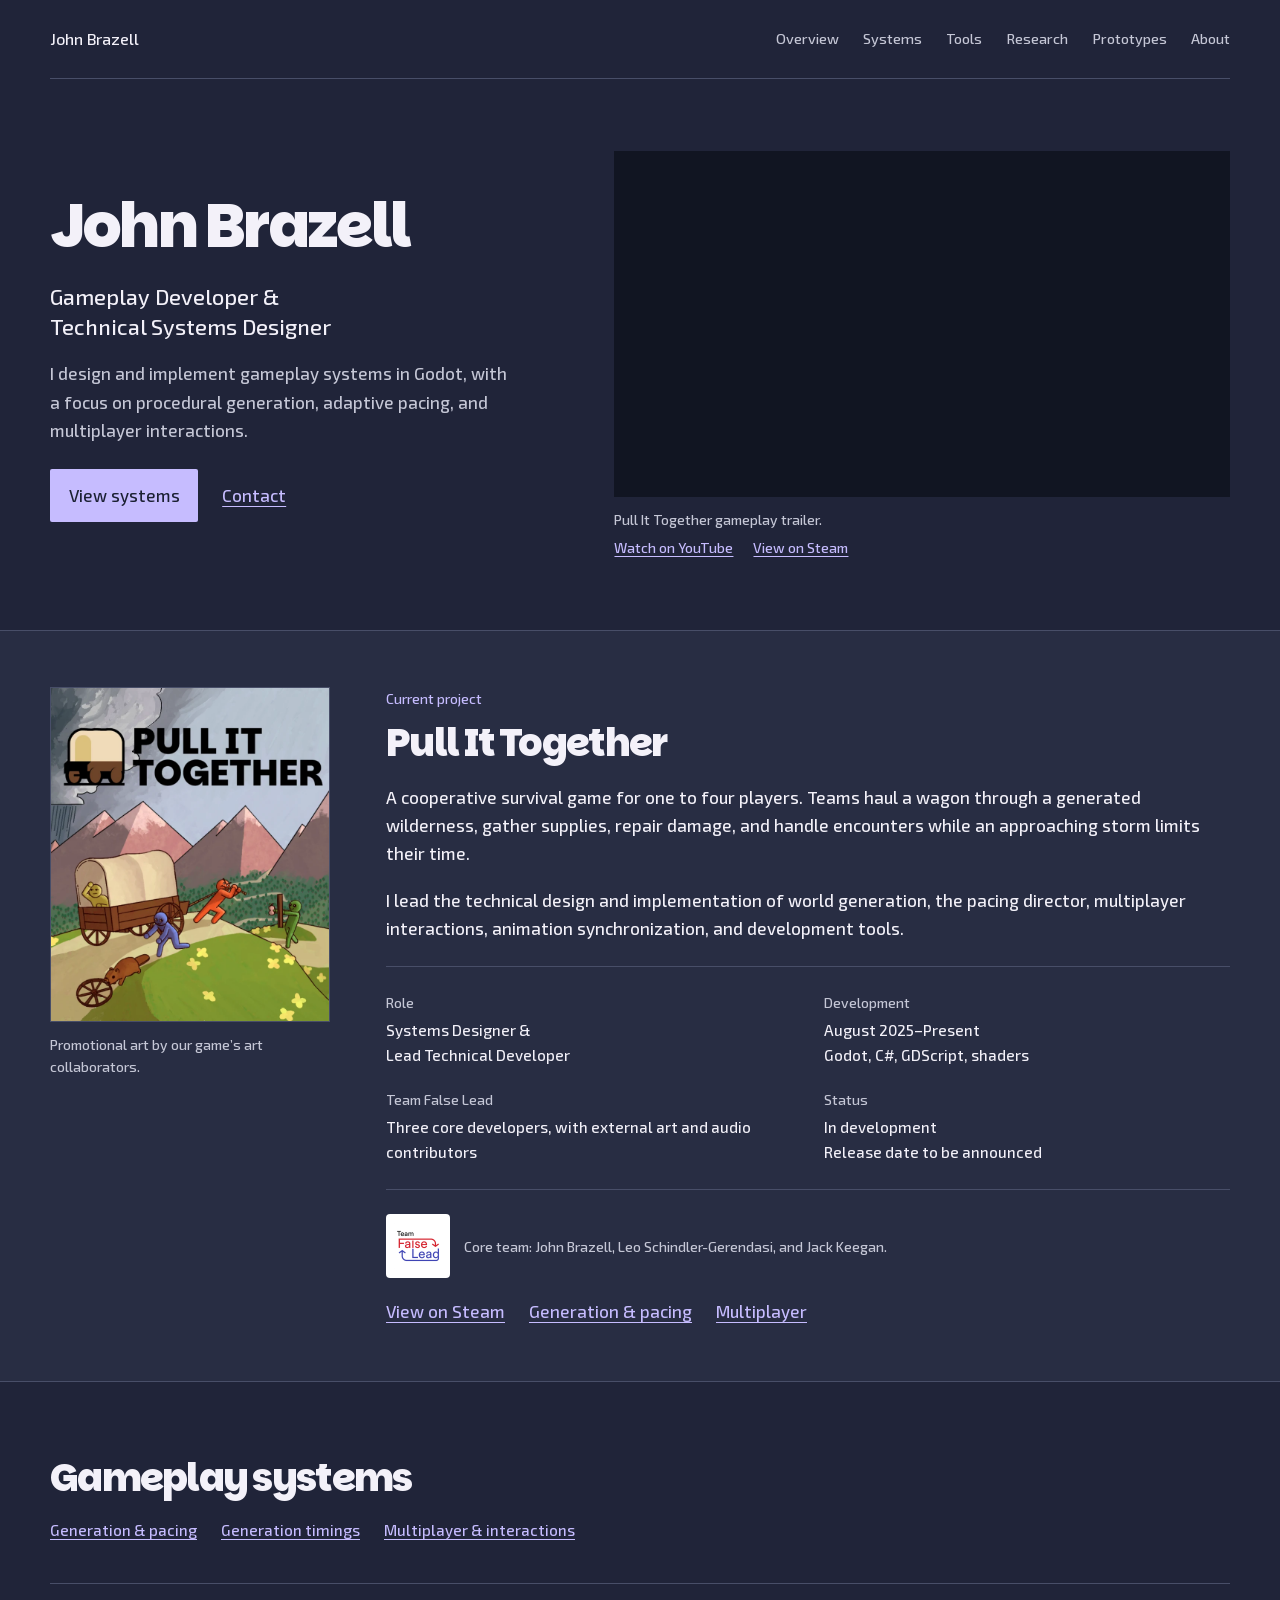
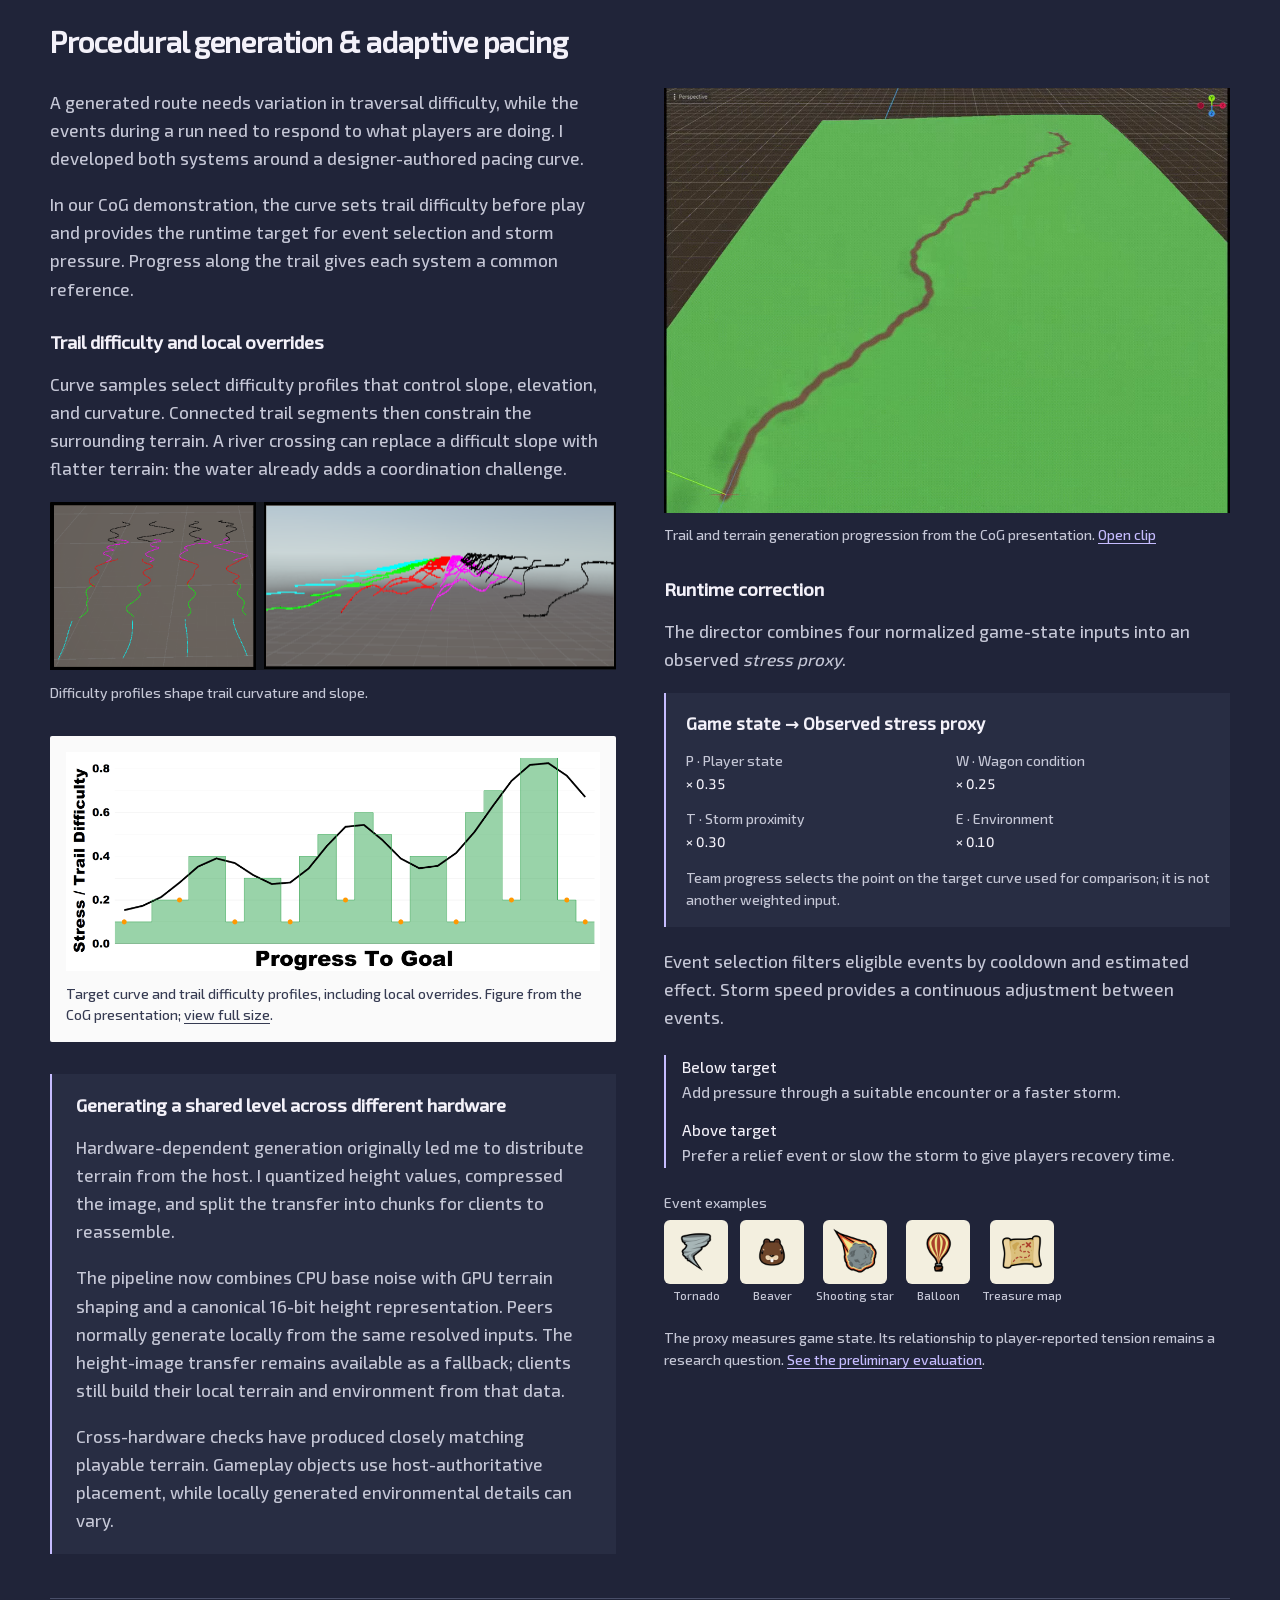
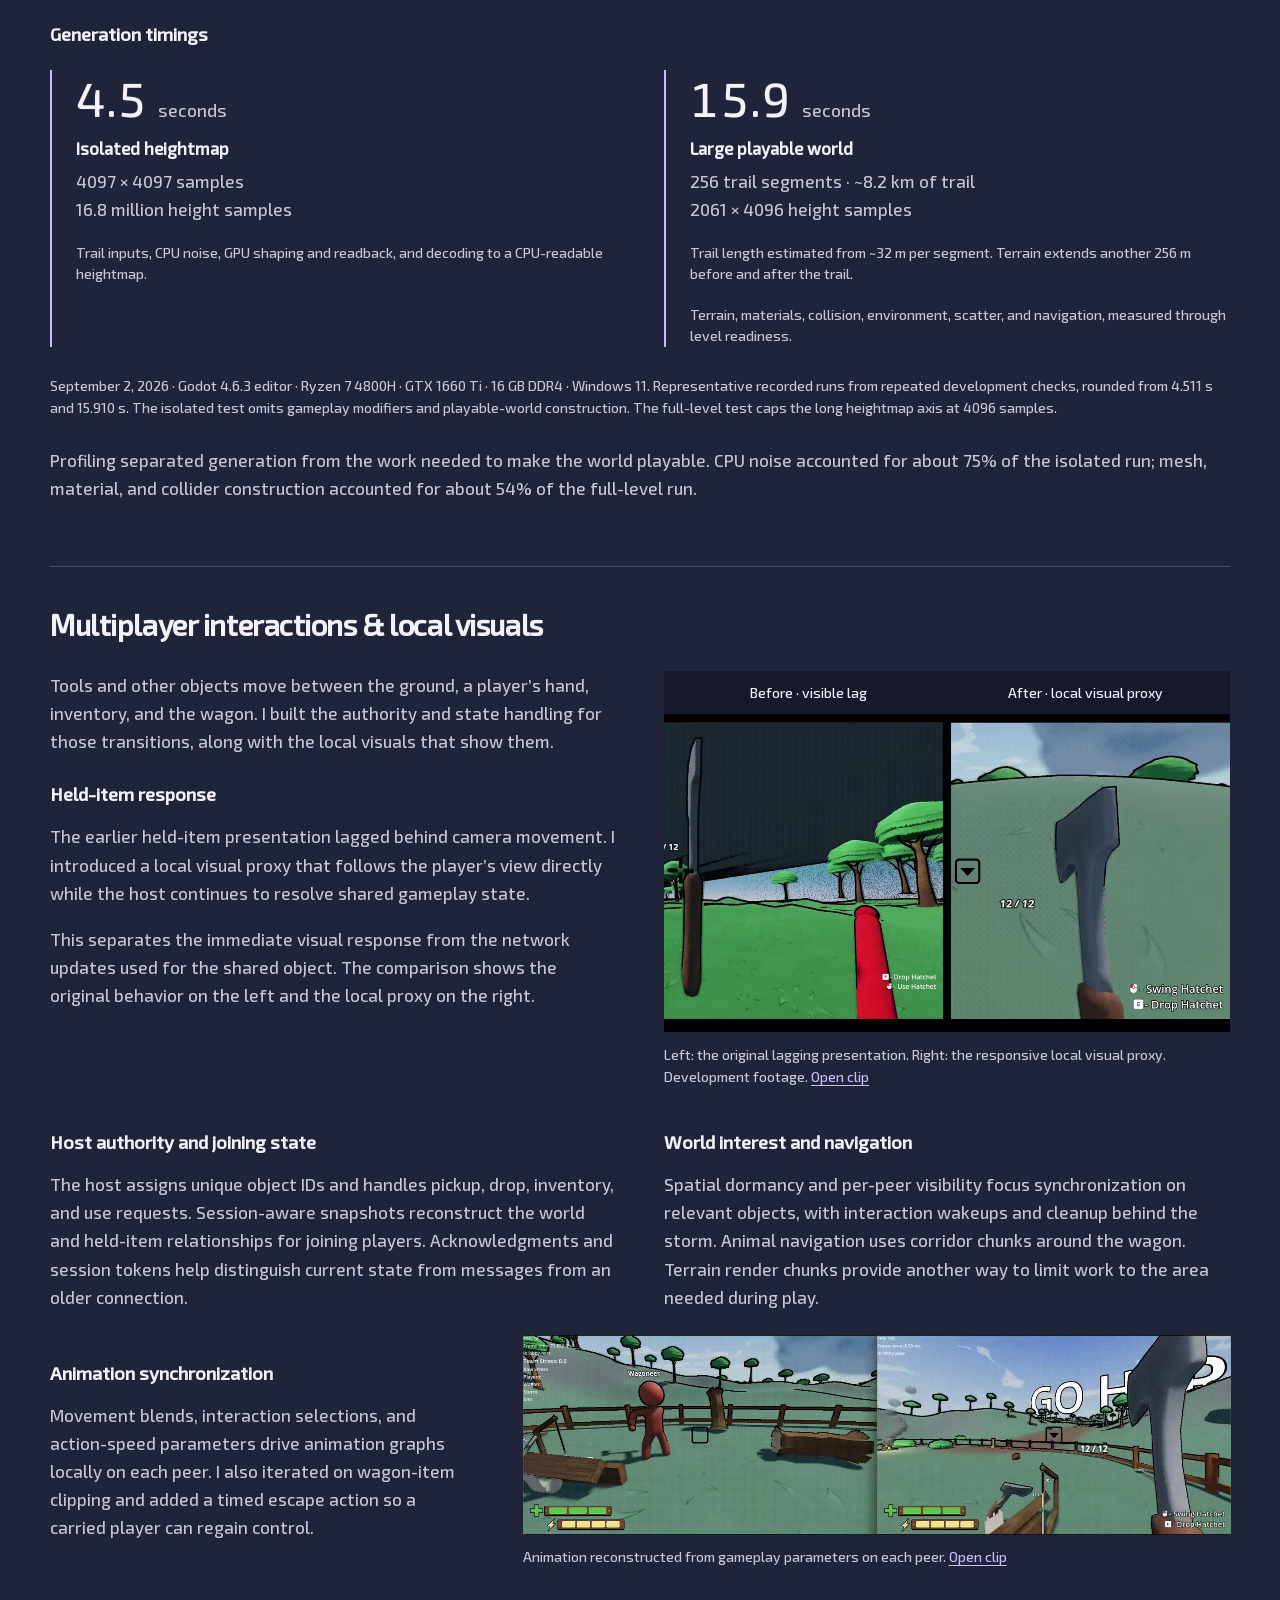
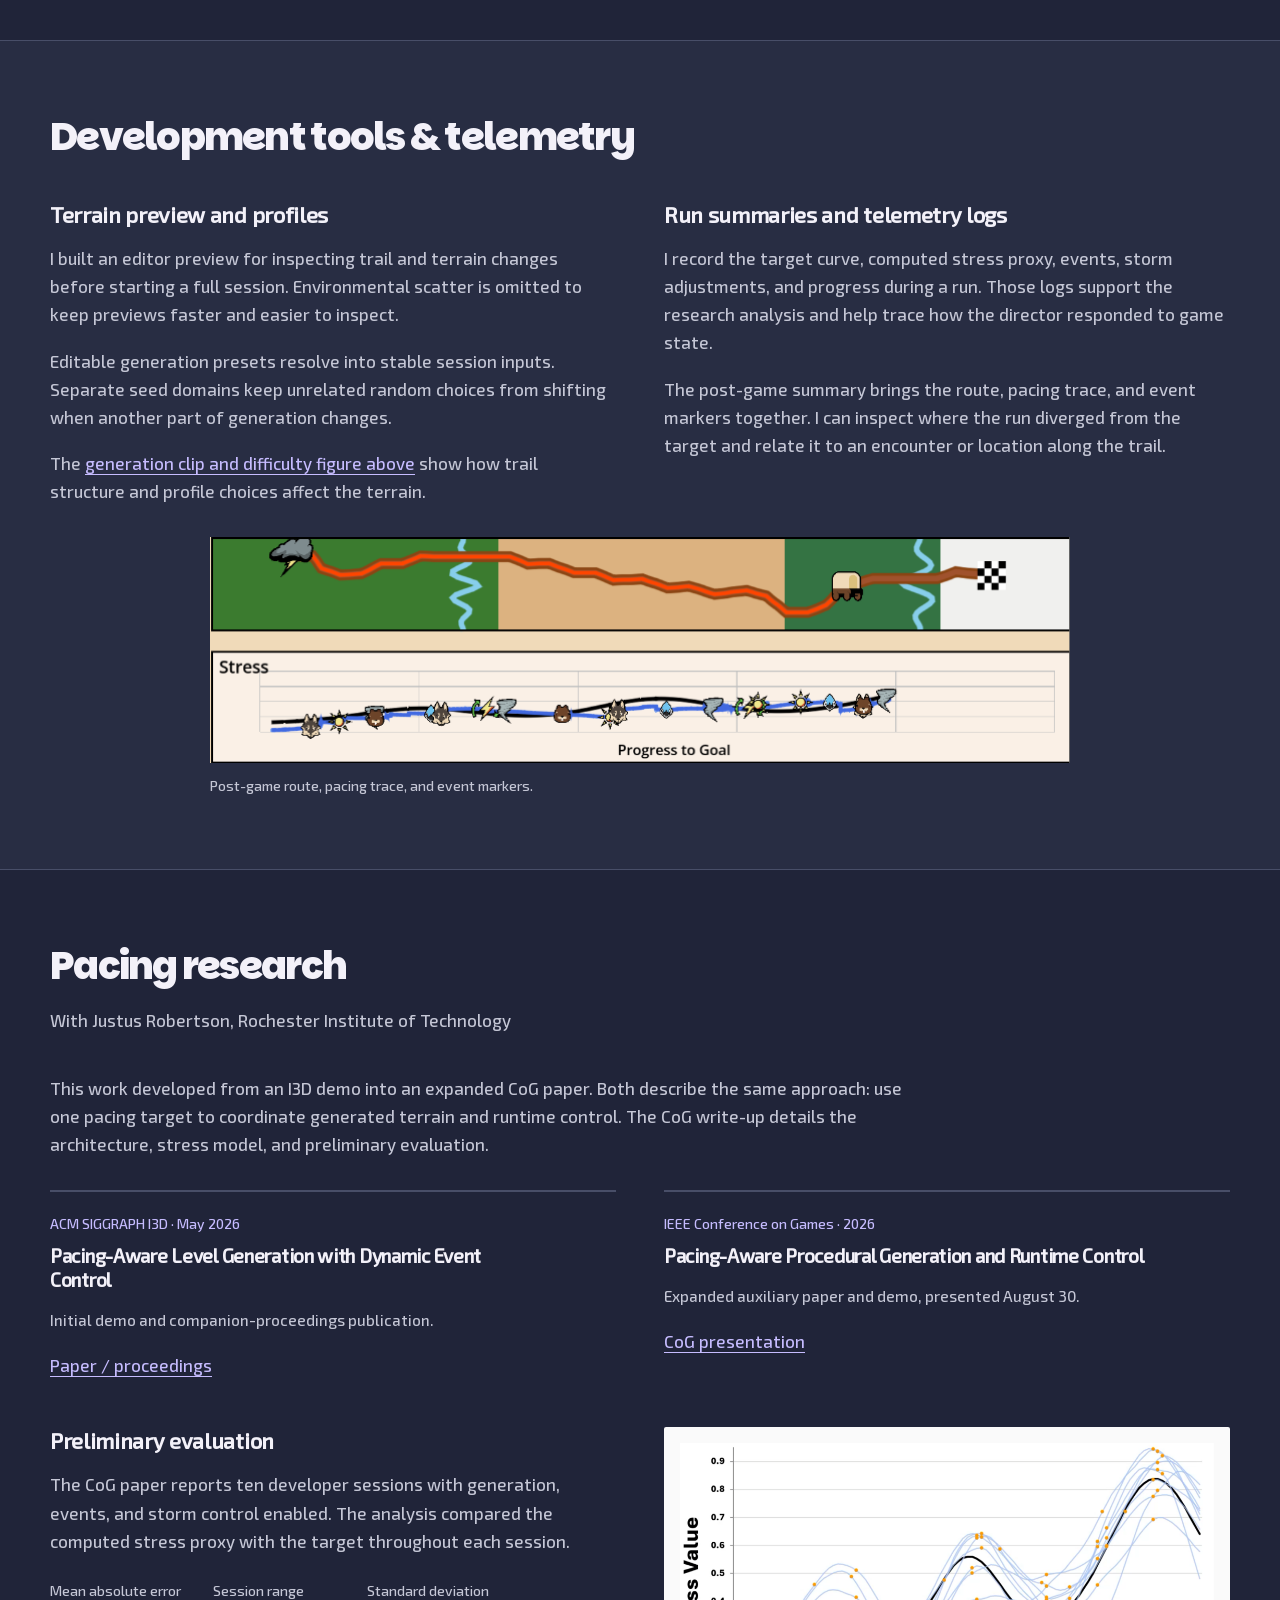
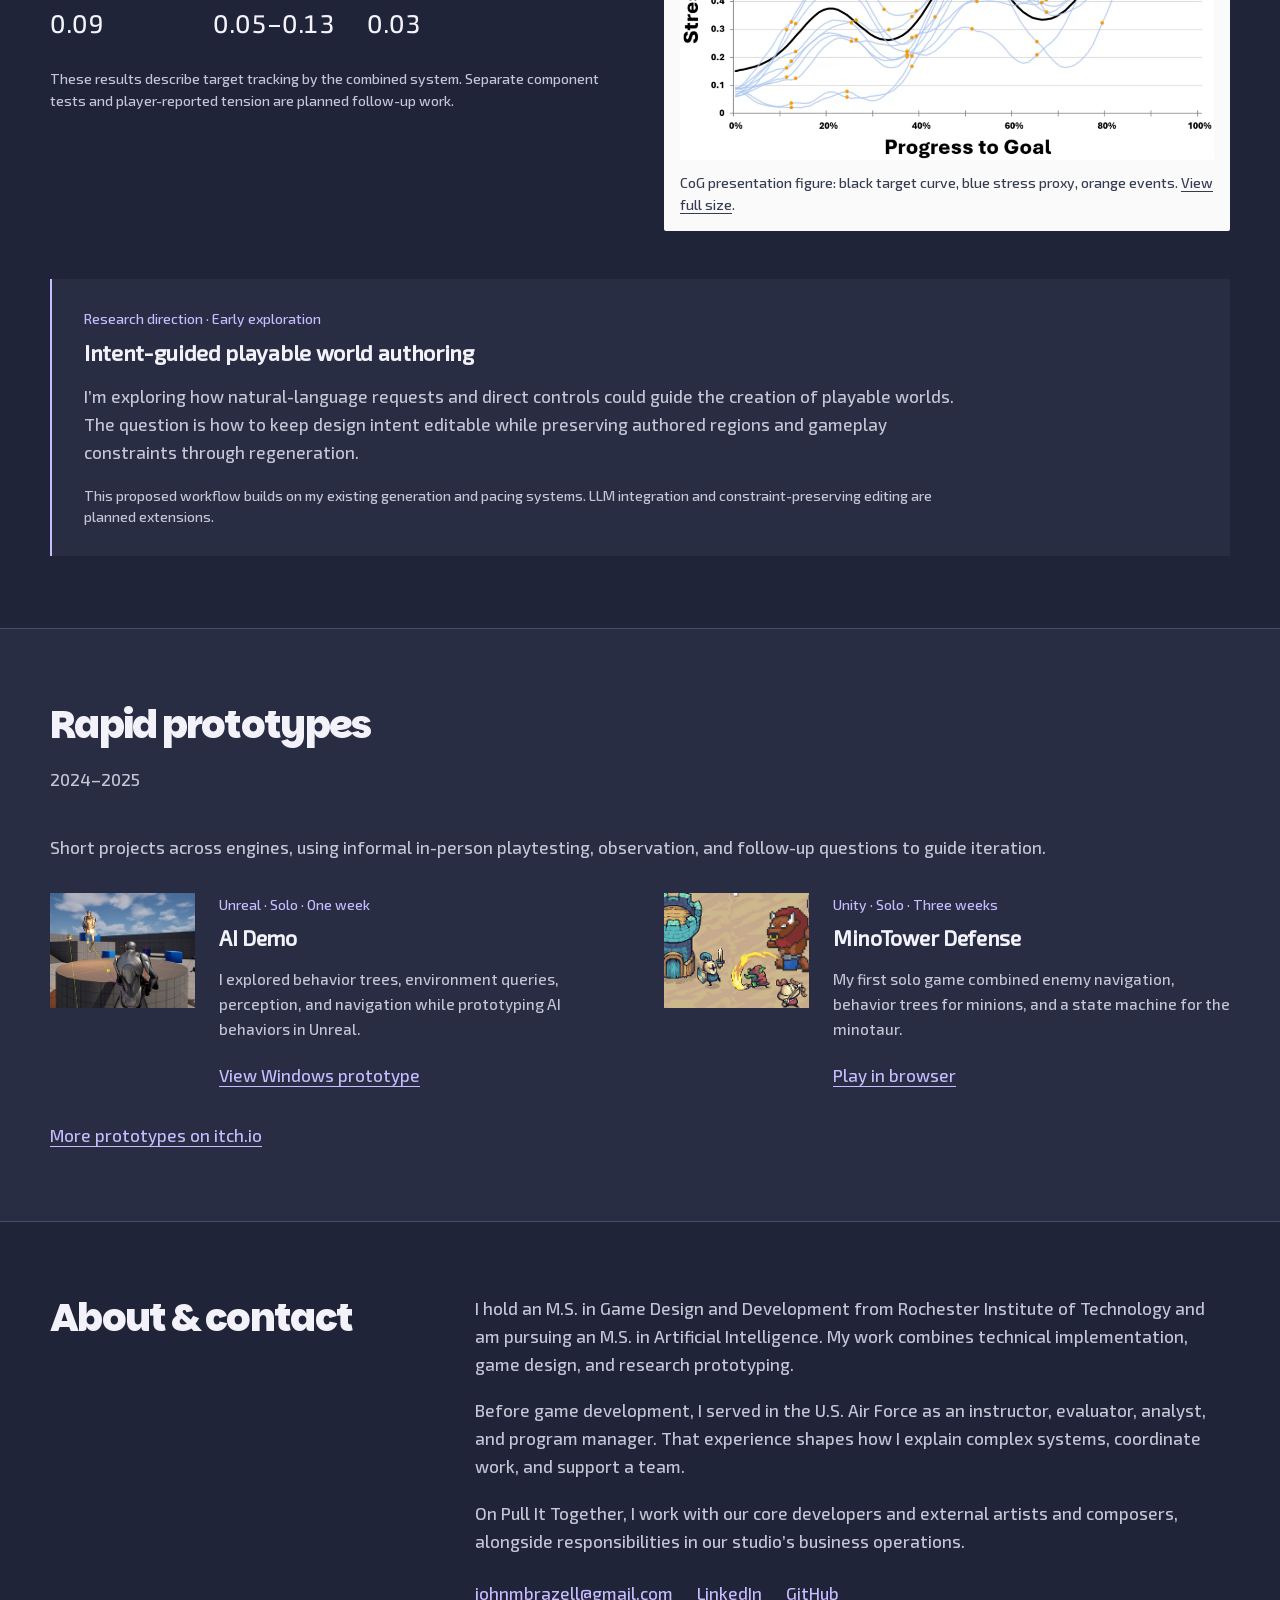
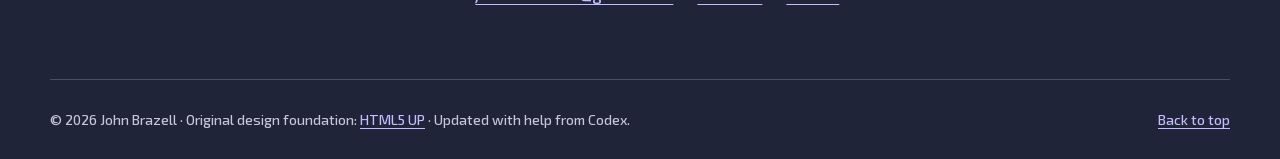
==== commit 906c2d7d: "cleanup and reapproach" ====
--- a/case-studies/multiplayer-and-interaction.html
+++ b/case-studies/multiplayer-and-interaction.html
@@ -3,57 +3,21 @@
 <head>
   <meta charset="utf-8">
   <meta name="viewport" content="width=device-width, initial-scale=1">
-  <title>Multiplayer &amp; Interaction — John Brazell</title>
-  <meta name="description" content="How I connect host-authoritative gameplay, held-item visuals, state reconstruction, and animation in Pull It Together.">
-  <link rel="canonical" href="https://johnbrazell.github.io/case-studies/multiplayer-and-interaction.html">
-  <meta property="og:type" content="article">
-  <meta property="og:title" content="Multiplayer &amp; Interaction — John Brazell">
-  <meta property="og:description" content="How I connect host-authoritative gameplay, held-item visuals, state reconstruction, and animation in Pull It Together.">
-  <meta property="og:url" content="https://johnbrazell.github.io/case-studies/multiplayer-and-interaction.html">
-  <meta property="og:image" content="https://johnbrazell.github.io/assets/media/social-preview.jpg">
-  <meta property="og:image:alt" content="Cooperative wagon traversal in Pull It Together">
-  <meta name="twitter:card" content="summary_large_image">
-  <link rel="stylesheet" href="../assets/css/main.css">
+  <title>Multiplayer interactions and local visuals — John Brazell</title>
+  <link rel="canonical" href="https://johnbrazell.github.io/#replication">
   <link rel="stylesheet" href="../assets/css/custom.css">
-  <script src="../assets/js/portfolio.js" defer></script>
+  <script>
+    const sections = new Set(['hero', 'procgen', 'stress-director', 'tools', 'tools-and-evidence', 'evaluation', 'performance', 'replication', 'animation']);
+    const requested = location.hash.slice(1);
+    location.replace('../index.html#' + (sections.has(requested) ? requested : 'replication'));
+  </script>
 </head>
 <body>
-  <!-- Based on Forty by HTML5 UP, html5up.net. CC BY 3.0; attribution retained below. -->
-  <a class="skip-link" href="#main">Skip to content</a>
-  <header class="site-header">
-    <a class="wordmark" href="../index.html"><span class="monogram" aria-hidden="true">JB</span><span>John Brazell</span></a>
-    <nav aria-label="Main navigation" id="main-nav"><a href="../index.html#work">Work</a><a href="../index.html#systems">Systems</a><a href="../index.html#research">Research</a><a href="../index.html#prototypes">Prototypes</a><a href="../index.html#about">About / contact</a></nav>
-  </header>
-  <main id="main">
-<article class="case-study shell">
-  <header class="case-header" id="hero"><a class="back-link" href="../index.html#systems">← All systems</a><p class="eyebrow">Pull It Together / Case study 02</p><h1>Shared gameplay.<br>Responsive presentation.</h1><p class="case-deck">Connecting host authority, local visuals, and the many states of a cooperative interaction.</p><div class="case-meta"><span>My role: system design &amp; implementation</span><span>Godot · C# · GDScript</span><span>Multiplayer gameplay</span></div></header>
-  <figure class="media-figure wide">
-      <video controls playsinline preload="none" poster="../assets/media/held-items.webp" width="1280" height="720" aria-label="Held-item presentation comparison">
-        <source src="../assets/media/held-items.webm" type="video/webm">
-        <source src="../assets/media/held-items.mp4" type="video/mp4">
-        <a href="../assets/media/held-items.mp4">Watch Held-item presentation comparison</a>
-      </video>
-      <figcaption>Two views of a held hatchet. Look at the relationship between the tool and the camera during movement. Development footage of held-item presentation. <a href="../assets/media/held-items.mp4">Open clip</a></figcaption>
-    </figure>
-  <section class="prose-section"><h2>One interaction, several responsibilities.</h2><p>A held tool has to exist in the shared world and also look connected to the player holding it. The same object may move between the ground, a hand, inventory, and the wagon. Ropes and cooperative carrying add more relationships to preserve.</p><p>I built the item and entity authority framework, interaction handling, held-state reconstruction, and visual synchronization supporting these transitions. The design separates shared gameplay decisions from how motion is presented locally.</p></section>
-  <section class="prose-section"><p class="eyebrow">Architecture decision</p><h2>Keep gameplay state authoritative.</h2><p>The host assigns unique object identities and handles gameplay requests such as pickup, drop, inventory changes, and tool use. Those identities give peers a shared way to refer to an object as its state changes. Registration scans designated scene folders, allowing content to enter the same spawning system.</p><div class="system-flow" role="group" aria-label="Interaction responsibilities"><div><span>01 / Request</span><strong>Player input</strong><p>Pick up, drop, use, or move an object.</p></div><div><span>02 / Resolve</span><strong>Host gameplay state</strong><p>Validate the request and update the shared object.</p></div><div><span>03 / Present</span><strong>Local visuals</strong><p>Reconstruct the visible interaction on each peer.</p></div></div><p>Local held-item representations and visual smoothing address presentation without moving gameplay authority into every visual object. That separation lets me work on attachment and motion while keeping a single source for the shared state.</p></section>
-  <section class="prose-section"><h2>Joining is a state transition, too.</h2><p>A new peer needs more than a list of spawned objects. It needs to reconstruct the current relationships: which objects exist, which are held, and which state belongs to the current connection.</p><p>The framework uses session-aware world snapshots, acknowledgments, and held-state reconstruction. Session tokens distinguish a current connection from stale messages, and cleanup removes obsolete registrations and local proxies as peers leave.</p><p>This makes joining part of the same interaction architecture, rather than a separate visual shortcut.</p></section>
-  <section class="prose-section" id="animation"><h2>Animate from gameplay parameters.</h2><p>Movement blends, interaction selections, and action-speed parameters drive animation graphs locally. The animation layer works alongside object replication so that locomotion, aiming, item use, and held-object presentation describe the same action.</p></section>
-  <figure class="media-figure strip">
-      <video controls playsinline preload="none" poster="../assets/media/animation.webp" width="1600" height="452" aria-label="Networked player animation demonstration">
-        <source src="../assets/media/animation.webm" type="video/webm">
-        <source src="../assets/media/animation.mp4" type="video/mp4">
-        <a href="../assets/media/animation.mp4">Watch Networked player animation demonstration</a>
-      </video>
-      <figcaption>Side-by-side gameplay views show locally reconstructed player animation. Movement and action parameters drive the animation graphs on each peer. <a href="../assets/media/animation.mp4">Open clip</a></figcaption>
-    </figure>
-  <section class="prose-section"><h2>Spend work where the players are.</h2><p>I also built world-interest handling for spatial dormancy, per-peer synchronization visibility, and waking objects for interactions. Motion updates and changed state use distinct replication policies. Cleanup behind the storm considers proximity to players before removing eligible objects.</p><p>These mechanisms support the same goal as the interaction framework: keep the active cooperative space responsive while preserving the state players rely on. Navigation chunks around the wagon apply a similar focus to animal movement through the generated environment.</p></section>
-  <section class="prose-section"><h2>Iterate on the player-facing result.</h2><p>Recent work includes reducing item clipping at the back of the wagon on clients and giving a carried player a timed “wiggle out” action with input instructions. These are small interactions with consequences for readability and player control.</p><p>Across these interactions, I connect the gameplay rule to the state transition and the result players see. Shared object identities and local presentation provide the foundation for that work.</p></section>
-  <div class="case-end"><p class="eyebrow">Continue exploring</p><a href="pacing-and-world-generation.html">Pacing, procedural worlds, and tools <span aria-hidden="true">→</span></a></div>
-</article></main>
-  <footer class="site-footer shell">
-    <p>© 2026 John Brazell <span class="footer-separator">/</span> <a href="https://html5up.net">Design foundation: HTML5 UP</a></p>
-    <a href="#hero">Back to top <span aria-hidden="true">↑</span></a>
-  </footer>
+  <main class="shell legacy-page">
+    <h1>Multiplayer interactions and local visuals</h1>
+    <p>The system descriptions, demonstrations, and research now appear together on the main portfolio page.</p>
+    <p><a href="../index.html#replication">View this work on the portfolio</a></p>
+    <nav class="inline-links" aria-label="Related work"><a href="../index.html#tools-and-evidence">Tools and telemetry</a><a href="../index.html#evaluation">Research evaluation</a><a href="../index.html#animation">Animation demonstration</a></nav>
+  </main>
 </body>
 </html>
--- a/assets/css/custom.css
+++ b/assets/css/custom.css
@@ -1,1143 +1,183 @@
-/* Portfolio presentation built on Forty by HTML5 UP. */
-@font-face {
-  font-family:Parkinsans;
-  src:url('../webfonts/parkinsans-latin-800-normal.ttf') format('truetype');
-  font-weight:800;
-  font-style:normal;
-  font-display:swap;
+/* Portfolio originally based on Forty by HTML5 UP. */
+@font-face{font-family:Parkinsans;src:url('../webfonts/parkinsans-latin-800-normal.ttf') format('truetype');font-weight:800;font-display:swap}
+@font-face{font-family:Exo2;src:url('../webfonts/exo-2-latin-500-normal.ttf') format('truetype');font-weight:500;font-display:swap}
+:root{--bg:#202439;--surface:#282d43;--ink:#f3f1f9;--muted:#c5c7d6;--accent:#c6bcff;--line:#484e68;--shell:1180px}
+*{box-sizing:border-box}
+html{scroll-behavior:smooth;scroll-padding-top:1.5rem}
+body{margin:0;background:var(--bg);color:var(--ink);font-family:Exo2,system-ui,sans-serif;font-weight:500;font-size:17px;line-height:1.65}
+h1,h2,h3,h4,h5{color:var(--ink);line-height:1.25;margin:0 0 1rem}
+h1,h2{font-family:Parkinsans,system-ui,sans-serif;font-weight:800;letter-spacing:-.045em}
+h1{font-size:clamp(2.5rem,4.8vw,4rem)}
+h2{font-size:clamp(1.8rem,3vw,2.4rem)}
+h3{font-size:1.6rem;font-weight:600;letter-spacing:-.015em}
+h4{font-size:1.15rem;font-weight:600;margin-top:1.75rem}
+h5{font-size:1.05rem;font-weight:600}
+p{margin:0 0 1.15rem}
+p:last-child{margin-bottom:0}
+a{color:var(--accent);text-decoration:underline;text-decoration-thickness:1px;text-underline-offset:.22em;overflow-wrap:anywhere}
+a:hover{color:#b0eddc}
+a:focus-visible,button:focus-visible,video:focus-visible,summary:focus-visible{outline:3px solid #b0eddc;outline-offset:5px}
+:target{scroll-margin-top:1.5rem}
+img,video,iframe{display:block;max-width:100%}
+img{height:auto}
+video{width:100%;height:auto;background:#111522}
+figure{margin:0;min-width:0}
+figcaption,.small{color:var(--muted);font-size:.875rem;line-height:1.55}
+figcaption{padding-top:.75rem}
+figure>a{display:block}
+figure>a img{width:100%}
+dl{margin:0}
+dd{margin:0}
+.shell{width:min(var(--shell),calc(100% - 5rem));margin-inline:auto}
+.section{padding-block:4.5rem}
+.band{background:var(--surface);border-block:1px solid var(--line)}
+.site-header{display:flex;align-items:center;justify-content:space-between;gap:2rem;padding-block:1.25rem;border-bottom:1px solid var(--line)}
+.wordmark{color:var(--ink);font-size:1rem;text-decoration:none;white-space:nowrap}
+.site-header nav,.inline-links,.section-nav{display:flex;align-items:center;flex-wrap:wrap;gap:.5rem 1.5rem}
+.site-header nav{font-size:.9rem}
+.site-header nav a{color:var(--muted);text-decoration:none;padding:.45rem 0}
+.skip-link{position:fixed;top:1rem;left:1rem;padding:.75rem 1rem;background:var(--ink);color:var(--bg);z-index:100;transform:translateY(-200%)}
+.skip-link:focus{transform:translateY(0);color:var(--bg)}
+.hero{display:grid;grid-template-columns:.95fr 1.15fr;gap:3.5rem;align-items:center;padding-block:4.5rem}
+.hero>div,.split>*{min-width:0}
+.role{font-size:1.35rem;line-height:1.4}
+.intro{color:var(--muted);max-width:29rem}
+.hero-links{margin-top:1.6rem}
+.button{background:var(--accent);color:#1b2033;text-decoration:none;padding:.7rem 1.1rem;border:1px solid transparent;border-radius:2px}
+.button:hover{background:#b0eddc;color:#1b2033}
+.trailer-shell{aspect-ratio:16/9;background:#111522}
+.trailer-shell iframe{border:0;width:100%;height:100%}
+.trailer-launch{display:block;position:relative;width:100%;height:100%;color:#fff;text-decoration:none}
+.trailer-launch img{width:100%;height:100%;object-fit:cover}
+.trailer-launch::after{content:'';position:absolute;inset:0;background:linear-gradient(transparent 35%,rgba(0,0,0,.7))}
+.trailer-play{position:absolute;z-index:1;bottom:1.1rem;left:1.1rem;padding:.65rem 1rem;background:#202439;border:1px solid #c6bcff;border-radius:2px;color:#fff}
+.trailer-play>span{padding-right:.5rem}
+.project-overview{padding-block:3.5rem;display:grid;grid-template-columns:280px minmax(0,1fr);gap:3.5rem;align-items:start}
+.promo-art img{width:100%;border:1px solid var(--line)}
+.section-label,.publication-venue{color:var(--accent);font-size:.875rem;margin-bottom:.55rem}
+.project-facts{display:grid;grid-template-columns:repeat(2,minmax(0,1fr));gap:1.25rem 2rem;padding-block:1.5rem;border-block:1px solid var(--line);margin-block:1.5rem}
+.project-facts dt{color:var(--muted);font-size:.875rem;margin-bottom:.25rem}
+.project-facts dd{font-size:.95rem}
+.section-heading{margin-bottom:2.5rem}
+.section-heading>p{color:var(--muted)}
+.section-nav{font-size:.95rem}
+.system-article{border-top:1px solid var(--line);padding-top:2.5rem}
+.system-article+.system-article{margin-top:4rem}
+.system-article>h3{margin-bottom:1.75rem;font-size:1.8rem}
+.split{display:grid;grid-template-columns:repeat(2,minmax(0,1fr));gap:3rem;align-items:start}
+.split p,.engineering-note p,.text-columns p,.animation-example p,.tools-row p,.research-intro,.prototype-intro,.about p{color:var(--muted)}
+.split figure{align-self:start}
+.figure-row{margin-top:2.5rem;align-items:center}
+.figure-row h4:first-child{margin-top:0}
+.light-figure{padding:1rem;background:#fafafa;color:#24283d;border-radius:2px}
+.light-figure figcaption,.light-figure a{color:#363b52}
+.light-figure a:hover{color:#453181}
+.control-rules{padding-left:1rem;border-left:2px solid var(--accent);margin:1.5rem 0}
+.control-rules>div+div{margin-top:.8rem}
+.control-rules dt{font-size:.95rem;color:var(--ink)}
+.control-rules dd{font-size:.95rem;color:var(--muted)}
+.engineering-note{margin-top:2.5rem;padding:1.5rem 2rem;background:var(--surface);border-left:2px solid var(--accent)}
+.engineering-note h4{margin-top:0}
+.performance{margin-top:2.75rem;padding-top:1.5rem;border-top:1px solid var(--line)}
+.performance h4{margin-top:0}
+.benchmark-grid{display:grid;grid-template-columns:repeat(2,minmax(0,1fr));gap:3rem;margin-block:1.5rem}
+.benchmark-grid>div{padding-left:1.5rem;border-left:2px solid var(--accent)}
+.timing{font-size:3rem;color:var(--ink);line-height:1.2;margin-bottom:.65rem;font-variant-numeric:tabular-nums}
+.timing span{font-size:1.1rem;color:var(--muted)}
+.benchmark-grid h5{margin-bottom:.5rem}
+.benchmark-grid p:not(.timing){color:var(--muted)}
+.benchmark-context{margin-block:1.75rem}
+.performance>p:last-child{color:var(--muted)}
+.comparison-labels{display:grid;grid-template-columns:1fr 1fr;gap:.5rem;font-size:.875rem;padding:.6rem;background:#15192b;color:var(--ink);text-align:center}
+.text-columns{display:grid;grid-template-columns:repeat(2,minmax(0,1fr));gap:3rem;margin-top:1rem}
+.animation-example{margin-top:1.5rem;display:grid;grid-template-columns:.75fr 1.25fr;gap:3rem;align-items:center}
+.animation-example h4{margin-top:0}
+.tools-row h3{font-size:1.35rem}
+.summary-figure{max-width:860px;margin:2rem auto 0}
+.summary-figure img{width:100%;background:#e9dcc4}
+.media-links{display:flex;flex-wrap:wrap;gap:.5rem 1.25rem;margin-top:.35rem}
+.team-credit{display:flex;align-items:center;gap:.85rem}
+.team-credit img{width:64px;height:64px;flex:none;background:#fff;border-radius:4px}
+.trail-profiles{margin-top:1.25rem}
+.generation-graph,.runtime-correction{margin-top:2rem}
+.runtime-correction>h4:first-child{margin-top:0}
+.generation-columns .engineering-note{margin-top:2rem;padding:1.25rem 1.5rem}
+.stress-model{margin:1.25rem 0;padding:1rem 1.25rem;background:var(--surface);border-left:2px solid var(--accent)}
+.stress-model .stress-flow{color:var(--ink);font-weight:600;margin-bottom:.75rem}
+.stress-weights{display:grid;grid-template-columns:repeat(2,minmax(0,1fr));gap:.75rem 1rem;margin:0 0 .85rem;font-size:.875rem}
+.stress-weights dt{color:var(--muted)}
+.stress-weights dd{font-variant-numeric:tabular-nums;color:var(--ink)}
+.stress-model p:last-child{margin-bottom:0}
+.profile-images{display:grid;grid-template-columns:318fr 542fr;gap:.5rem;align-items:center;background:#151820}
+.profile-images img{width:100%;height:auto}
+.director-icons{display:flex;flex-wrap:wrap;gap:1rem 1.75rem;margin:1.5rem 0}
+.director-icons p{margin-bottom:.4rem}
+.icon-list{display:flex;flex-wrap:wrap;gap:.75rem;list-style:none;padding:0;margin:0}
+.icon-list li{display:flex;flex-direction:column;align-items:center;gap:.25rem;max-width:80px;text-align:center;font-size:.75rem;color:var(--muted);line-height:1.3}
+.icon-list img{width:64px;height:64px;background:#f3efdf;border-radius:6px}
+.research-intro{max-width:55rem}
+.publication-history{padding:0;list-style:none;display:grid;grid-template-columns:1fr 1fr;gap:3rem;margin:2rem 0 3rem}
+.publication-history li{padding-top:1.25rem;border-top:2px solid var(--line)}
+.publication-history h3{font-size:1.2rem;max-width:30rem}
+.publication-history p:not(.publication-venue){color:var(--muted);font-size:.95rem}
+.evaluation h3{font-size:1.35rem}
+.evaluation-results{display:flex;flex-wrap:wrap;gap:1rem 2rem;margin:1.5rem 0}
+.evaluation-results dt{font-size:.875rem;color:var(--muted)}
+.evaluation-results dd{font-size:1.6rem;color:var(--ink);font-variant-numeric:tabular-nums}
+.research-direction{padding:1.75rem 2rem;border-left:2px solid var(--accent);margin-top:3rem;background:var(--surface)}
+.research-direction h3{font-size:1.35rem}
+.research-direction p:not(.section-label){color:var(--muted);max-width:56rem}
+.prototype-grid{display:grid;grid-template-columns:1fr 1fr;gap:3rem;margin-top:2rem}
+.prototype-grid article{display:grid;grid-template-columns:145px minmax(0,1fr);gap:1.5rem;align-items:start}
+.prototype-image img{width:100%;height:auto}
+.prototype-grid h3{font-size:1.3rem}
+.prototype-grid p:not(.section-label){color:var(--muted);font-size:.95rem}
+.archive-link{margin-top:2rem}
+.about{display:grid;grid-template-columns:1fr 2fr;gap:3rem}
+.contact-links{margin-top:1.5rem}
+.site-footer{padding-block:1.75rem;border-top:1px solid var(--line);display:flex;justify-content:space-between;align-items:start;gap:1.5rem;color:var(--muted);font-size:.875rem}
+.site-footer p{margin:0}
+.legacy-page{max-width:48rem;padding-block:4rem}
+@media(max-width:1000px){
+  .shell{width:calc(100% - 3rem)}
+  .site-header{gap:1rem;flex-wrap:wrap}
+  .hero{gap:2rem}
+  .project-overview{grid-template-columns:220px minmax(0,1fr);gap:2.5rem}
+  .split,.text-columns,.benchmark-grid,.publication-history,.prototype-grid{gap:2rem}
+  .prototype-grid article{grid-template-columns:1fr}
+  .prototype-image{max-width:220px}
 }
-
-@font-face {
-  font-family:Exo2;
-  src:url('../webfonts/exo-2-latin-500-normal.ttf') format('truetype');
-  font-weight:500;
-  font-style:normal;
-  font-display:swap;
+@media(max-width:760px){
+  .hero,.split,.text-columns,.animation-example,.about{grid-template-columns:1fr;gap:1.75rem}
+  .hero{padding-block:2.75rem}
+  .hero .intro{max-width:38rem}
+  .section{padding-block:3rem}
+  .project-overview{grid-template-columns:150px minmax(0,1fr);gap:1.5rem}
+  .project-facts{grid-template-columns:1fr;gap:1rem}
+  .publication-history{grid-template-columns:1fr;gap:1.5rem}
+  .figure-row{margin-top:2rem}
+  .figure-row>figure{order:2}
+  .engineering-note{padding:1.25rem}
+  .animation-example{margin-top:2rem}
+  .system-article+.system-article{margin-top:3rem}
+  .site-footer{flex-direction:column;gap:.75rem}
 }
-
-:root {
-  --bg:#202439;
-  --surface:#282d47;
-  --surface-deep:#1a1e30;
-  --ink:#f3f1f9;
-  --muted:#c0bfd1;
-  --accent:#c6bcff;
-  --mint:#a9dfce;
-  --line:#444963;
-  --shell:1180px;
+@media(max-width:480px){
+  .profile-images{grid-template-columns:1fr;background:transparent;gap:.75rem}
+  .profile-images img{max-width:100%;width:auto;margin-inline:auto}
+  body{font-size:16px}
+  .shell{width:calc(100% - 2.5rem)}
+  .site-header nav{gap:.3rem 1rem}
+  .site-header nav a{padding:.6rem 0}
+  .project-overview{grid-template-columns:1fr}
+  .promo-art{max-width:230px;margin-inline:auto}
+  .project-facts{grid-template-columns:repeat(2,minmax(0,1fr));gap:1rem}
+  .project-facts dd{font-size:.875rem}
+  .benchmark-grid,.prototype-grid{grid-template-columns:1fr}
+  .timing{font-size:2.75rem}
+  .system-article>h3{font-size:1.5rem}
+  .light-figure{padding:.65rem}
+  .research-direction{padding:1.25rem}
+  .prototype-grid article{grid-template-columns:100px minmax(0,1fr);gap:1rem}
 }
-
-html {
-  scroll-behavior:smooth;
-  scroll-padding-top:2rem;
-}
-
-body {
-  background:var(--bg);
-  color:var(--ink);
-  font-family:Exo2,system-ui,sans-serif;
-  font-size:17px;
-  font-weight:500;
-  line-height:1.7;
-  letter-spacing:0;
-}
-
-*,*::before,*::after {
-  box-sizing:border-box;
-}
-
-main {
-  display:block;
-}
-
-#main {
-  background:var(--bg);
-}
-
-#main>section,#main>article {
-  border-top:0;
-}
-
-h1,h2,h3,h4 {
-  font-family:Parkinsans,system-ui,sans-serif;
-  font-weight:800;
-  color:var(--ink);
-  letter-spacing:-.04em;
-  line-height:1.16;
-  margin:0 0 1rem;
-  text-transform:none;
-}
-
-h1 {
-  font-size:clamp(3.2rem,5.6vw,5.3rem);
-}
-
-h2 {
-  font-size:clamp(2rem,3.4vw,3.1rem);
-}
-
-h3 {
-  font-size:clamp(1.35rem,2.4vw,2rem);
-}
-
-p {
-  margin:0 0 1.25rem;
-}
-
-p:last-child {
-  margin-bottom:0;
-}
-
-a {
-  color:inherit;
-  text-decoration:none;
-  border-bottom:1px solid transparent;
-  transition:color .15s,border-color .15s;
-}
-
-a:hover {
-  color:var(--mint)!important;
-  border-bottom-color:currentColor;
-}
-
-a:focus-visible,button:focus-visible,video:focus-visible {
-  outline:3px solid var(--mint);
-  outline-offset:6px;
-}
-
-img,video,iframe {
-  display:block;
-  max-width:100%;
-}
-
-img {
-  height:auto;
-}
-
-video {
-  width:100%;
-  height:auto;
-  background:#10131f;
-  border-radius:3px;
-}
-
-figure {
-  margin:0;
-}
-
-figcaption {
-  font-size:.8rem;
-  line-height:1.55;
-  color:var(--muted);
-  padding-top:.8rem;
-}
-
-figcaption a {
-  border-bottom:1px solid var(--line);
-  white-space:nowrap;
-}
-
-strong {
-  color:var(--ink);
-  font-weight:700;
-}
-
-span.accent {
-  color:var(--accent);
-}
-
-.shell {
-  width:min(var(--shell),calc(100% - 6rem));
-  margin-inline:auto;
-}
-
-.section-pad {
-  padding-block:6rem;
-}
-
-.site-header {
-  max-width:1440px;
-  margin:auto;
-  padding:1.65rem 3rem;
-  display:flex;
-  justify-content:space-between;
-  align-items:center;
-  gap:2rem;
-  border-bottom:1px solid var(--line);
-}
-
-.wordmark {
-  display:flex;
-  align-items:center;
-  gap:.75rem;
-  font-size:.95rem;
-  white-space:nowrap;
-}
-
-.monogram {
-  font-family:Parkinsans,sans-serif;
-  font-size:.8rem;
-  padding:.35rem .45rem;
-  border:1px solid var(--accent);
-  color:var(--accent);
-}
-
-.site-header nav {
-  display:flex;
-  flex-wrap:wrap;
-  gap:.8rem 1.6rem;
-  font-size:.85rem;
-  align-items:center;
-}
-
-.site-header nav a {
-  padding:.3rem 0;
-}
-
-.skip-link {
-  position:fixed;
-  left:1rem;
-  top:1rem;
-  z-index:1000;
-  background:var(--ink);
-  color:var(--bg);
-  padding:.7rem 1rem;
-  transform:translateY(-200%);
-}
-
-.skip-link:focus {
-  transform:translateY(0);
-  color:var(--bg)!important;
-}
-
-.eyebrow {
-  color:var(--accent);
-  font-size:.7rem;
-  font-weight:500;
-  letter-spacing:.16em;
-  text-transform:uppercase;
-  line-height:1.6;
-  margin-bottom:1.15rem;
-}
-
-.hero {
-  display:grid;
-  grid-template-columns:1fr 1.08fr;
-  gap:4rem;
-  padding-block:5.7rem 5rem;
-  align-items:center;
-}
-
-.hero h1 {
-  margin-bottom:1.2rem;
-  white-space:nowrap;
-}
-
-.role {
-  font-size:clamp(1.25rem,2vw,1.75rem);
-  line-height:1.45;
-  color:var(--ink);
-  margin-bottom:1.4rem;
-}
-
-.intro {
-  max-width:28rem;
-  color:var(--muted);
-  font-size:1.05rem;
-}
-
-.link-actions {
-  display:flex;
-  flex-wrap:wrap;
-  align-items:center;
-  gap:1.6rem;
-  margin-top:2rem;
-}
-
-.button {
-  font-family:Exo2,sans-serif;
-  font-size:.8rem;
-  letter-spacing:.02em;
-  text-transform:none;
-  height:auto;
-  line-height:1.4;
-  padding:.95rem 1.3rem;
-  white-space:normal;
-  box-shadow:inset 0 0 0 1px var(--line);
-}
-
-.button.primary {
-  background:var(--accent);
-  color:var(--surface-deep)!important;
-  box-shadow:none;
-}
-
-.button.primary:hover {
-  background:var(--mint);
-}
-
-.button span {
-  padding-left:1rem;
-}
-
-.text-link {
-  display:inline-block;
-  border-bottom:1px solid var(--accent);
-  padding-bottom:.25rem;
-  font-size:.92rem;
-}
-
-.text-link span {
-  padding-left:.5rem;
-}
-
-.media-overline {
-  display:flex;
-  justify-content:space-between;
-  gap:1rem;
-  font-size:.7rem;
-  text-transform:uppercase;
-  letter-spacing:.1em;
-  margin-bottom:.8rem;
-  color:var(--muted);
-}
-
-.hero-media {
-  position:relative;
-  min-width:0;
-}
-
-.hero-media::before {
-  content:'';
-  position:absolute;
-  inset:2rem -1.1rem 4rem;
-  z-index:-1;
-  background:linear-gradient(135deg,#7b75b6 0%,#4a6aa8 100%);
-  opacity:.45;
-  transform:rotate(2deg);
-}
-
-.hero-media-links {
-  display:flex;
-  flex-wrap:wrap;
-  gap:1.5rem;
-  font-size:.8rem;
-  margin-top:1.1rem;
-}
-
-.hero-media-links a {
-  border-bottom-color:var(--line);
-}
-
-.project-band {
-  background:var(--surface);
-  border-block:1px solid var(--line);
-  padding-block:4rem;
-}
-
-.section-heading {
-  display:flex;
-  justify-content:space-between;
-  align-items:end;
-  gap:3rem;
-  margin-bottom:3rem;
-}
-
-.section-heading h2 {
-  margin-bottom:0;
-}
-
-.section-deck {
-  max-width:23rem;
-  color:var(--muted);
-  font-size:.95rem;
-}
-
-.game-logo {
-  width:210px;
-  height:auto;
-  max-height:105px;
-  object-fit:contain;
-}
-
-.project-intro {
-  display:grid;
-  grid-template-columns:.9fr 1.1fr;
-  gap:5rem;
-  margin-bottom:2.7rem;
-}
-
-.project-intro .lead {
-  font-size:1.55rem;
-  line-height:1.55;
-  color:var(--accent);
-}
-
-.project-intro>div {
-  color:var(--muted);
-}
-
-.project-facts {
-  display:grid;
-  grid-template-columns:1.2fr 1fr 1.1fr .9fr;
-  margin:0;
-  border-top:1px solid var(--line);
-  padding-top:1.5rem;
-  gap:2rem;
-}
-
-.project-facts dt {
-  font-size:.7rem;
-  text-transform:uppercase;
-  letter-spacing:.1em;
-  color:var(--muted);
-  margin-bottom:.6rem;
-}
-
-.project-facts dd {
-  margin:0;
-  font-size:.9rem;
-  line-height:1.65;
-}
-
-.credit-line {
-  font-size:.76rem;
-  color:var(--muted);
-  margin-top:1.5rem;
-}
-
-.feature-row {
-  display:grid;
-  grid-template-columns:1fr 1.12fr;
-  gap:4rem;
-  align-items:center;
-  padding-block:2.7rem;
-  border-top:1px solid var(--line);
-}
-
-.feature-row:last-child {
-  padding-bottom:0;
-}
-
-.feature-image {
-  display:block;
-  overflow:hidden;
-  border:0;
-  background:var(--surface-deep);
-  border-radius:3px;
-}
-
-.feature-image img {
-  width:100%;
-  aspect-ratio:16/10;
-  object-fit:cover;
-  transition:transform .2s;
-}
-
-.feature-image:hover img {
-  transform:scale(1.025);
-}
-
-.feature-copy h3 {
-  font-size:clamp(1.8rem,3vw,2.65rem);
-}
-
-.feature-copy p:not(.eyebrow) {
-  color:var(--muted);
-}
-
-.mechanism {
-  font-size:.78rem;
-  line-height:1.7;
-}
-
-.feature-row.reverse .feature-image {
-  order:2;
-}
-
-.feature-row.reverse .feature-copy {
-  order:1;
-}
-
-.tools-band {
-  background:var(--surface-deep);
-  border-block:1px solid var(--line);
-}
-
-.tools-layout {
-  display:grid;
-  grid-template-columns:1.05fr 1fr;
-  gap:4rem;
-  align-items:start;
-}
-
-.tool-notes article+article {
-  margin-top:1.7rem;
-}
-
-.tool-notes h3 {
-  font-size:1.25rem;
-  margin-bottom:.65rem;
-}
-
-.tool-notes p {
-  font-size:.93rem;
-  color:var(--muted);
-}
-
-.tool-notes>a {
-  margin-top:1.75rem;
-}
-
-.supporting-systems {
-  display:grid;
-  grid-template-columns:repeat(3,1fr);
-  gap:2.5rem;
-  margin-top:3.5rem;
-  padding-top:2.5rem;
-  border-top:1px solid var(--line);
-}
-
-.small-index {
-  color:var(--mint);
-  font-size:.75rem;
-  display:block;
-  margin-bottom:1rem;
-}
-
-.supporting-systems h3 {
-  font-size:1.25rem;
-}
-
-.supporting-systems p,.supporting-systems a {
-  font-size:.88rem;
-  color:var(--muted);
-}
-
-.publication {
-  display:grid;
-  grid-template-columns:1fr 2fr;
-  gap:3rem;
-  border-top:1px solid var(--line);
-  padding-block:2rem;
-}
-
-.publication h3 {
-  font-size:1.5rem;
-  letter-spacing:-.02em;
-}
-
-.publication-meta {
-  font-size:.85rem;
-  color:var(--accent);
-}
-
-.publication-meta span {
-  font-size:.75rem;
-  color:var(--muted);
-}
-
-.publication p {
-  font-size:.95rem;
-  color:var(--muted);
-}
-
-.publication a {
-  font-size:.88rem;
-  border-bottom-color:var(--line);
-}
-
-.byline {
-  font-size:.78rem!important;
-  color:var(--muted);
-}
-
-.inline-links {
-  display:flex;
-  flex-wrap:wrap;
-  gap:.7rem 1.6rem;
-}
-
-.research-direction {
-  margin-top:2rem;
-  border-left:3px solid var(--accent);
-  padding:1.7rem 2rem;
-  background:var(--surface);
-}
-
-.research-direction h3 {
-  font-size:1.5rem;
-}
-
-.research-direction p {
-  max-width:53rem;
-  color:var(--muted);
-  font-size:.92rem;
-}
-
-.research-direction .eyebrow {
-  font-size:.7rem;
-  color:var(--accent);
-}
-
-.small-note {
-  font-size:.8rem!important;
-  color:var(--muted);
-}
-
-.prototype-band {
-  background:var(--surface);
-  border-block:1px solid var(--line);
-}
-
-.prototype-grid {
-  display:grid;
-  grid-template-columns:repeat(3,1fr);
-  gap:2.5rem;
-}
-
-.prototype-grid article {
-  display:flex;
-  flex-direction:column;
-  align-items:start;
-  min-width:0;
-}
-
-.prototype-image {
-  display:block;
-  width:100%;
-  margin-bottom:1.4rem;
-  border:0;
-}
-
-.prototype-image img {
-  width:100%;
-  aspect-ratio:315/250;
-  object-fit:cover;
-}
-
-.prototype-grid .eyebrow {
-  font-size:.64rem;
-  margin-bottom:.7rem;
-}
-
-.prototype-grid h3 {
-  font-size:1.35rem;
-}
-
-.prototype-grid p:not(.eyebrow) {
-  font-size:.91rem;
-  color:var(--muted);
-}
-
-.prototype-grid article>a:last-child {
-  margin-top:auto;
-  font-size:.85rem;
-  border-bottom-color:var(--line);
-}
-
-.archive-link {
-  margin-top:2.5rem;
-  font-size:.88rem;
-}
-
-.about {
-  display:grid;
-  grid-template-columns:.9fr 1.1fr;
-  gap:5rem;
-}
-
-.about>div>p:not(.eyebrow) {
-  color:var(--muted);
-}
-
-.contact-links {
-  display:flex;
-  flex-wrap:wrap;
-  gap:1rem 1.5rem;
-  margin-top:2rem;
-  align-items:center;
-  overflow-wrap:anywhere;
-}
-
-.contact-links>a {
-  font-size:.88rem;
-}
-
-.site-footer {
-  display:flex;
-  justify-content:space-between;
-  gap:1rem;
-  border-top:1px solid var(--line);
-  padding-block:2rem;
-  font-size:.75rem;
-  color:var(--muted);
-}
-
-.site-footer p {
-  margin:0;
-}
-
-.footer-separator {
-  padding-inline:.7rem;
-  color:var(--line);
-}
-
-.case-study {
-  max-width:1080px;
-}
-
-.case-header {
-  padding-block:3rem 3.5rem;
-}
-
-.back-link {
-  font-size:.8rem;
-  display:inline-block;
-  margin-bottom:3rem;
-  color:var(--muted);
-}
-
-.case-header h1 {
-  font-size:clamp(2.5rem,5vw,4.5rem);
-  margin-bottom:1.5rem;
-}
-
-.case-deck {
-  font-size:1.2rem;
-  color:var(--muted);
-  max-width:42rem;
-}
-
-.case-meta {
-  display:flex;
-  flex-wrap:wrap;
-  gap:.5rem 2rem;
-  font-size:.75rem;
-  color:var(--accent);
-  padding-top:1rem;
-}
-
-.case-opening {
-  display:grid;
-  grid-template-columns:1fr .8fr;
-  gap:4rem;
-  align-items:center;
-}
-
-.case-opening h2 {
-  font-size:1.8rem;
-}
-
-.case-study p {
-  color:var(--muted);
-}
-
-.case-study .eyebrow {
-  color:var(--accent);
-}
-
-.prose-section {
-  max-width:780px;
-  margin:3.6rem auto;
-}
-
-.prose-section h2 {
-  font-size:1.9rem;
-}
-
-.chart-figure {
-  background:#fff;
-  padding:1rem;
-  border-radius:3px;
-  margin-block:2rem;
-}
-
-.chart-figure img {
-  width:100%;
-  height:auto;
-}
-
-.chart-figure figcaption {
-  color:#404456;
-}
-
-.chart-figure a {
-  color:#41405f;
-  border-bottom-color:#777;
-}
-
-.chart-figure a:hover {
-  color:#29234f!important;
-}
-
-.chart-figure a:focus-visible {
-  outline-color:#41405f;
-}
-
-.decision-example {
-  padding:1.4rem 1.7rem;
-  border-left:3px solid var(--mint);
-  background:var(--surface);
-  margin-block:1.8rem;
-}
-
-.decision-example>p {
-  margin-bottom:.5rem;
-}
-
-.decision-example>p:last-child {
-  margin-bottom:0;
-}
-
-.system-flow {
-  display:grid;
-  grid-template-columns:repeat(3,1fr);
-  gap:1.5rem;
-  padding-block:1.5rem;
-  border-block:1px solid var(--line);
-  margin-block:2rem;
-}
-
-.system-flow span {
-  font-size:.65rem;
-  display:block;
-  text-transform:uppercase;
-  letter-spacing:.08em;
-  color:var(--mint);
-  margin-bottom:.6rem;
-}
-
-.system-flow strong {
-  font-size:1rem;
-}
-
-.system-flow p {
-  font-size:.82rem;
-  margin-top:.5rem;
-}
-
-.evaluation-section {
-  border-top:1px solid var(--line);
-  padding-top:3rem;
-}
-
-.evaluation-section>p {
-  max-width:780px;
-  margin-inline:auto;
-}
-
-.results {
-  display:grid;
-  grid-template-columns:repeat(4,1fr);
-  gap:1.5rem;
-  margin-block:2rem;
-}
-
-.results dt {
-  font-size:.7rem;
-  color:var(--muted);
-}
-
-.results dd {
-  font-size:1.7rem;
-  color:var(--mint);
-  margin:0;
-}
-
-.case-end {
-  border-top:1px solid var(--line);
-  margin-top:4rem;
-  padding-block:2.5rem 4rem;
-}
-
-.case-end>a {
-  font-size:1.35rem;
-  color:var(--accent);
-}
-
-@media(min-width:1600px) {
-  body {
-    font-size:18px;
-  }
-}
-
-@media(max-width:1100px) {
-  .shell {
-    width:calc(100% - 4rem);
-  }
-  .site-header {
-    padding-inline:2rem;
-    gap:1.5rem;
-  }
-  .site-header nav {
-    gap:.6rem 1.1rem;
-  }
-  .hero {
-    gap:2.5rem;
-    grid-template-columns:1fr 1fr;
-  }
-  .hero h1 {
-    font-size:clamp(2.6rem,5.6vw,4.2rem);
-  }
-  .project-intro,.about {
-    gap:3rem;
-  }
-  .feature-row,.tools-layout,.case-opening {
-    gap:2.5rem;
-  }
-  .project-facts {
-    gap:1.3rem;
-  }
-}
-
-@media(max-width:800px) {
-  .site-header {
-    align-items:flex-start;
-    flex-direction:column;
-    gap:1rem;
-  }
-  .site-header nav {
-    width:100%;
-    justify-content:space-between;
-  }
-  .hero {
-    grid-template-columns:1fr;
-    padding-top:3.5rem;
-    gap:3rem;
-  }
-  .hero h1 {
-    font-size:4.5rem;
-    white-space:normal;
-  }
-  .hero-copy .intro {
-    max-width:36rem;
-  }
-  .hero-media {
-    max-width:650px;
-  }
-  .section-pad {
-    padding-block:4rem;
-  }
-  .section-heading {
-    align-items:start;
-    gap:1.5rem;
-    flex-direction:column;
-    margin-bottom:2rem;
-  }
-  .section-deck {
-    max-width:35rem;
-  }
-  .project-band .section-heading {
-    flex-direction:row;
-    align-items:center;
-  }
-  .project-intro {
-    grid-template-columns:1fr;
-    gap:1.5rem;
-  }
-  .project-facts {
-    grid-template-columns:repeat(2,1fr);
-    gap:1.5rem;
-  }
-  .game-logo {
-    width:160px;
-  }
-  .feature-row,.tools-layout,.case-opening {
-    grid-template-columns:1fr;
-    gap:2rem;
-  }
-  .feature-row .feature-image {
-    max-width:600px;
-  }
-  .feature-row.reverse .feature-image,.feature-row.reverse .feature-copy {
-    order:initial;
-  }
-  .feature-copy h3 {
-    font-size:2rem;
-  }
-  .supporting-systems {
-    grid-template-columns:1fr;
-    gap:2rem;
-  }
-  .supporting-systems h3 {
-    font-size:1.4rem;
-  }
-  .publication {
-    grid-template-columns:1fr;
-    gap:1rem;
-  }
-  .prototype-grid {
-    grid-template-columns:1fr;
-    gap:3rem;
-  }
-  .prototype-grid article {
-    display:grid;
-    grid-template-columns:180px 1fr;
-    column-gap:1.5rem;
-  }
-  .prototype-image {
-    grid-row:1/6;
-    margin:0;
-  }
-  .prototype-grid .eyebrow {
-    grid-column:2;
-  }
-  .prototype-grid h3 {
-    grid-column:2;
-  }
-  .prototype-grid article>a:last-child {
-    margin-top:0;
-    justify-self:start;
-  }
-  .about {
-    grid-template-columns:1fr;
-    gap:1.5rem;
-  }
-  .case-header h1 {
-    font-size:3.4rem;
-  }
-  .case-opening .media-figure {
-    max-width:500px;
-    margin:auto;
-  }
-  .results {
-    grid-template-columns:repeat(2,1fr);
-  }
-}
-
-@media(max-width:480px) {
-  body {
-    font-size:16px;
-  }
-  .shell {
-    width:calc(100% - 2.5rem);
-  }
-  .site-header {
-    padding:1.1rem 1.25rem;
-  }
-  .site-header nav {
-    justify-content:flex-start;
-    gap:.4rem 1.1rem;
-    font-size:.75rem;
-  }
-  .hero {
-    padding-block:2.7rem 3rem;
-  }
-  .hero h1 {
-    font-size:3rem;
-    letter-spacing:-.055em;
-  }
-  .role {
-    font-size:1.15rem;
-  }
-  .hero .intro {
-    font-size:1rem;
-  }
-  .hero-media::before {
-    inset:2rem -.5rem 4.5rem;
-  }
-  .link-actions {
-    gap:1.2rem;
-  }
-  .eyebrow {
-    font-size:.63rem;
-  }
-  .section-pad {
-    padding-block:3rem;
-  }
-  .project-band {
-    padding-block:2.7rem;
-  }
-  .project-band .section-heading {
-    align-items:start;
-  }
-  .game-logo {
-    width:105px;
-    max-height:60px;
-  }
-  .project-band h2 {
-    font-size:1.7rem;
-  }
-  .project-intro .lead {
-    font-size:1.35rem;
-  }
-  .project-facts {
-    gap:1.2rem;
-  }
-  .project-facts dd {
-    font-size:.8rem;
-  }
-  .credit-line {
-    font-size:.7rem;
-  }
-  .feature-row {
-    padding-block:2rem;
-    gap:1.5rem;
-  }
-  .feature-copy h3 {
-    font-size:1.7rem;
-  }
-  .research-direction {
-    padding:1.25rem;
-  }
-  .prototype-grid article {
-    display:flex;
-    gap:0;
-  }
-  .prototype-image {
-    margin-bottom:1.4rem;
-  }
-  .prototype-grid .eyebrow {
-    font-size:.66rem;
-  }
-  .prototype-grid article>a:last-child {
-    margin-top:.3rem;
-  }
-  .site-footer {
-    flex-direction:column;
-  }
-  .case-header {
-    padding-top:2rem;
-  }
-  .back-link {
-    margin-bottom:2rem;
-  }
-  .case-header h1 {
-    font-size:2.35rem;
-  }
-  .case-deck {
-    font-size:1.05rem;
-  }
-  .case-meta {
-    gap:.5rem;
-  }
-  .system-flow {
-    grid-template-columns:1fr;
-  }
-  .chart-figure {
-    padding:.5rem;
-  }
-  .results dd {
-    font-size:1.4rem;
-  }
-  .case-end>a {
-    font-size:1.15rem;
-  }
-  .prose-section {
-    margin-block:2.7rem;
-  }
-}
-
-@media(prefers-reduced-motion:reduce) {
-  html {
-    scroll-behavior:auto;
-  }
-  *,*::before,*::after {
-    animation:none!important;
-    transition:none!important;
-  }
-  .feature-image:hover img {
-    transform:none;
-  }
-}
+@media(prefers-reduced-motion:reduce){html{scroll-behavior:auto}}
